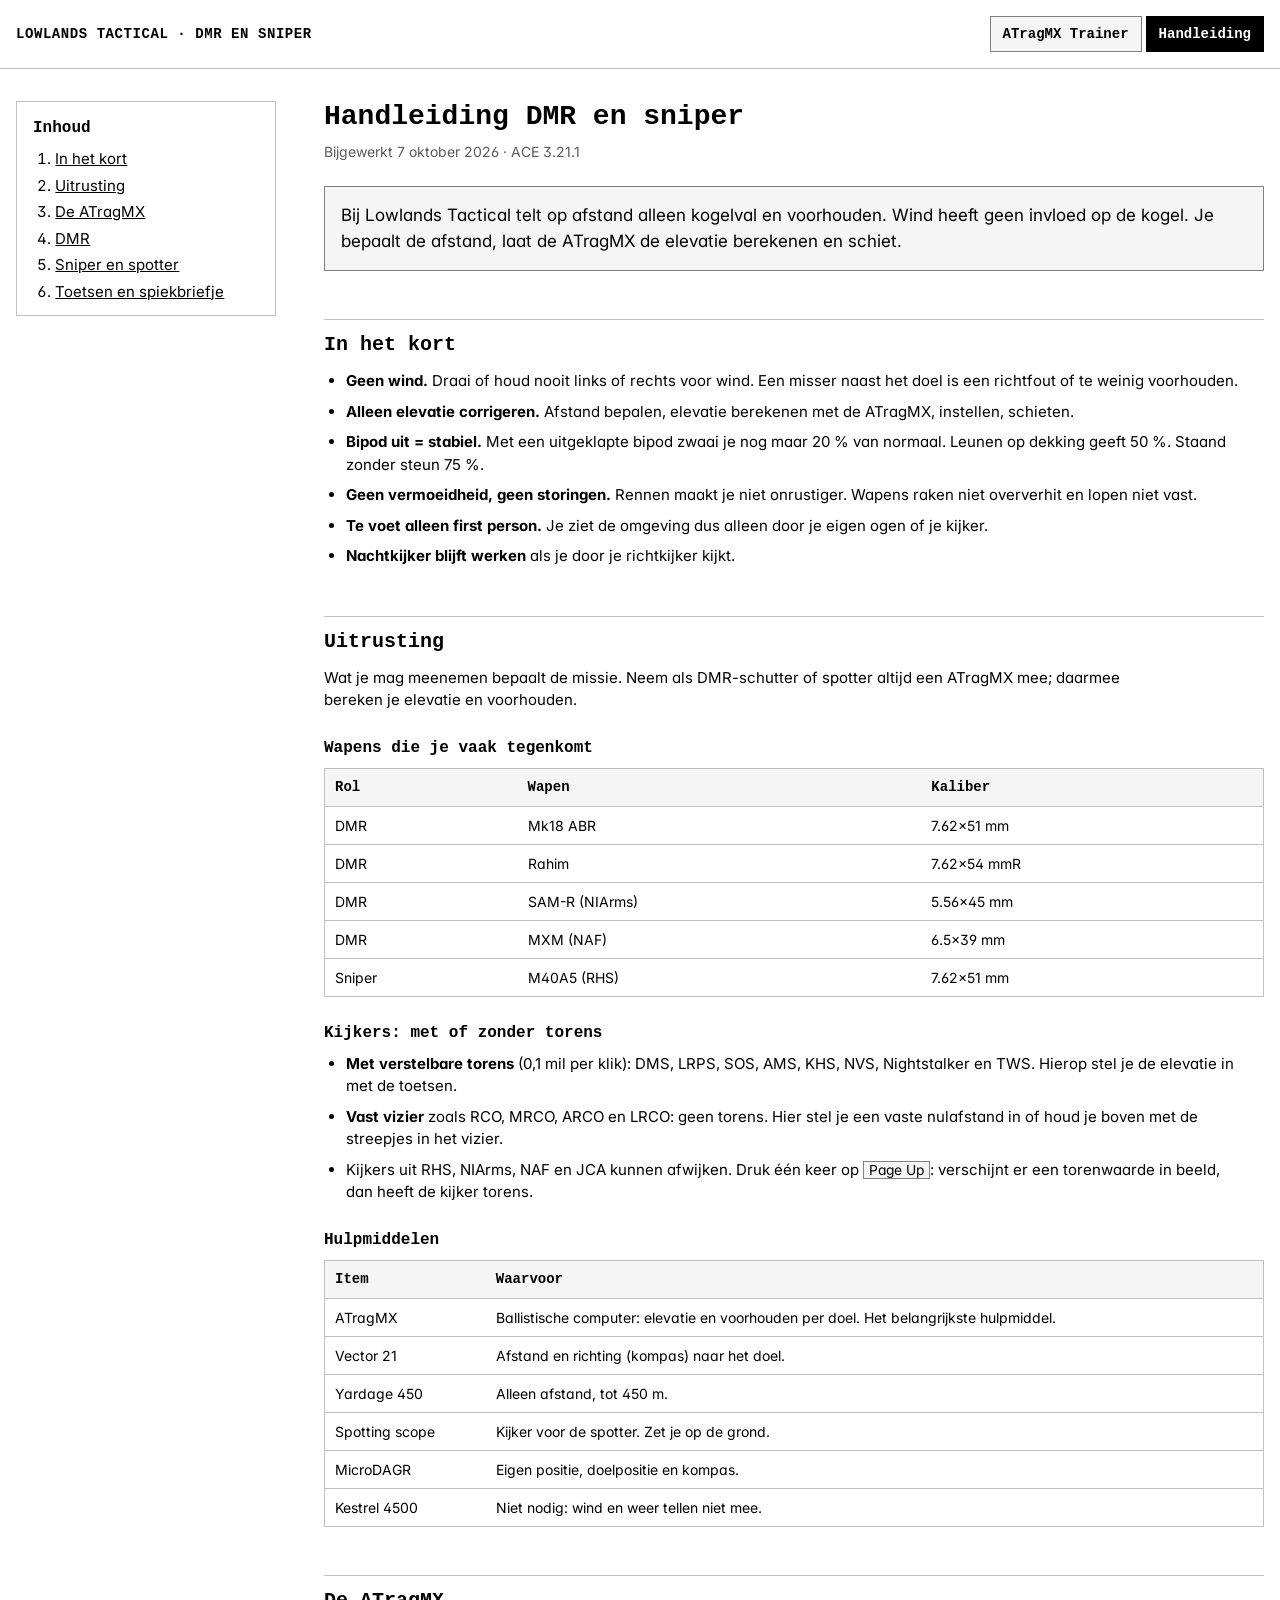
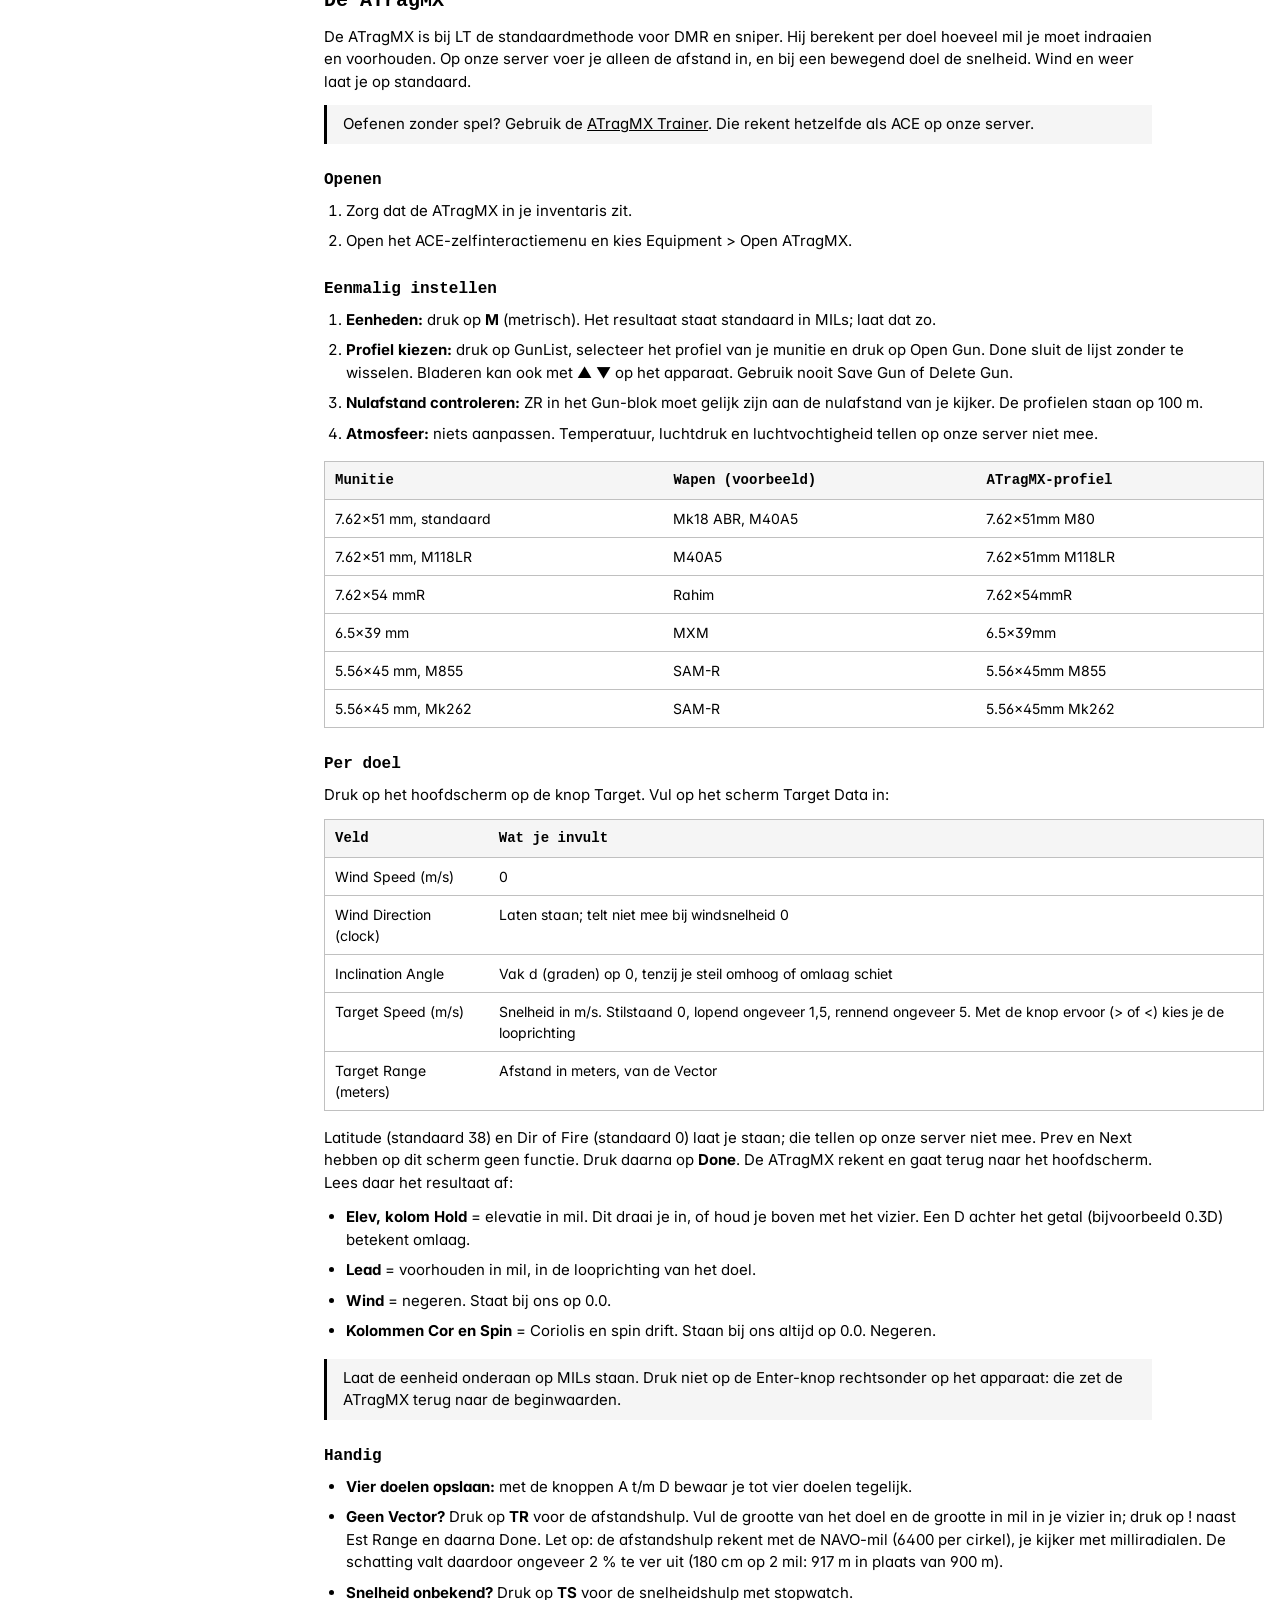
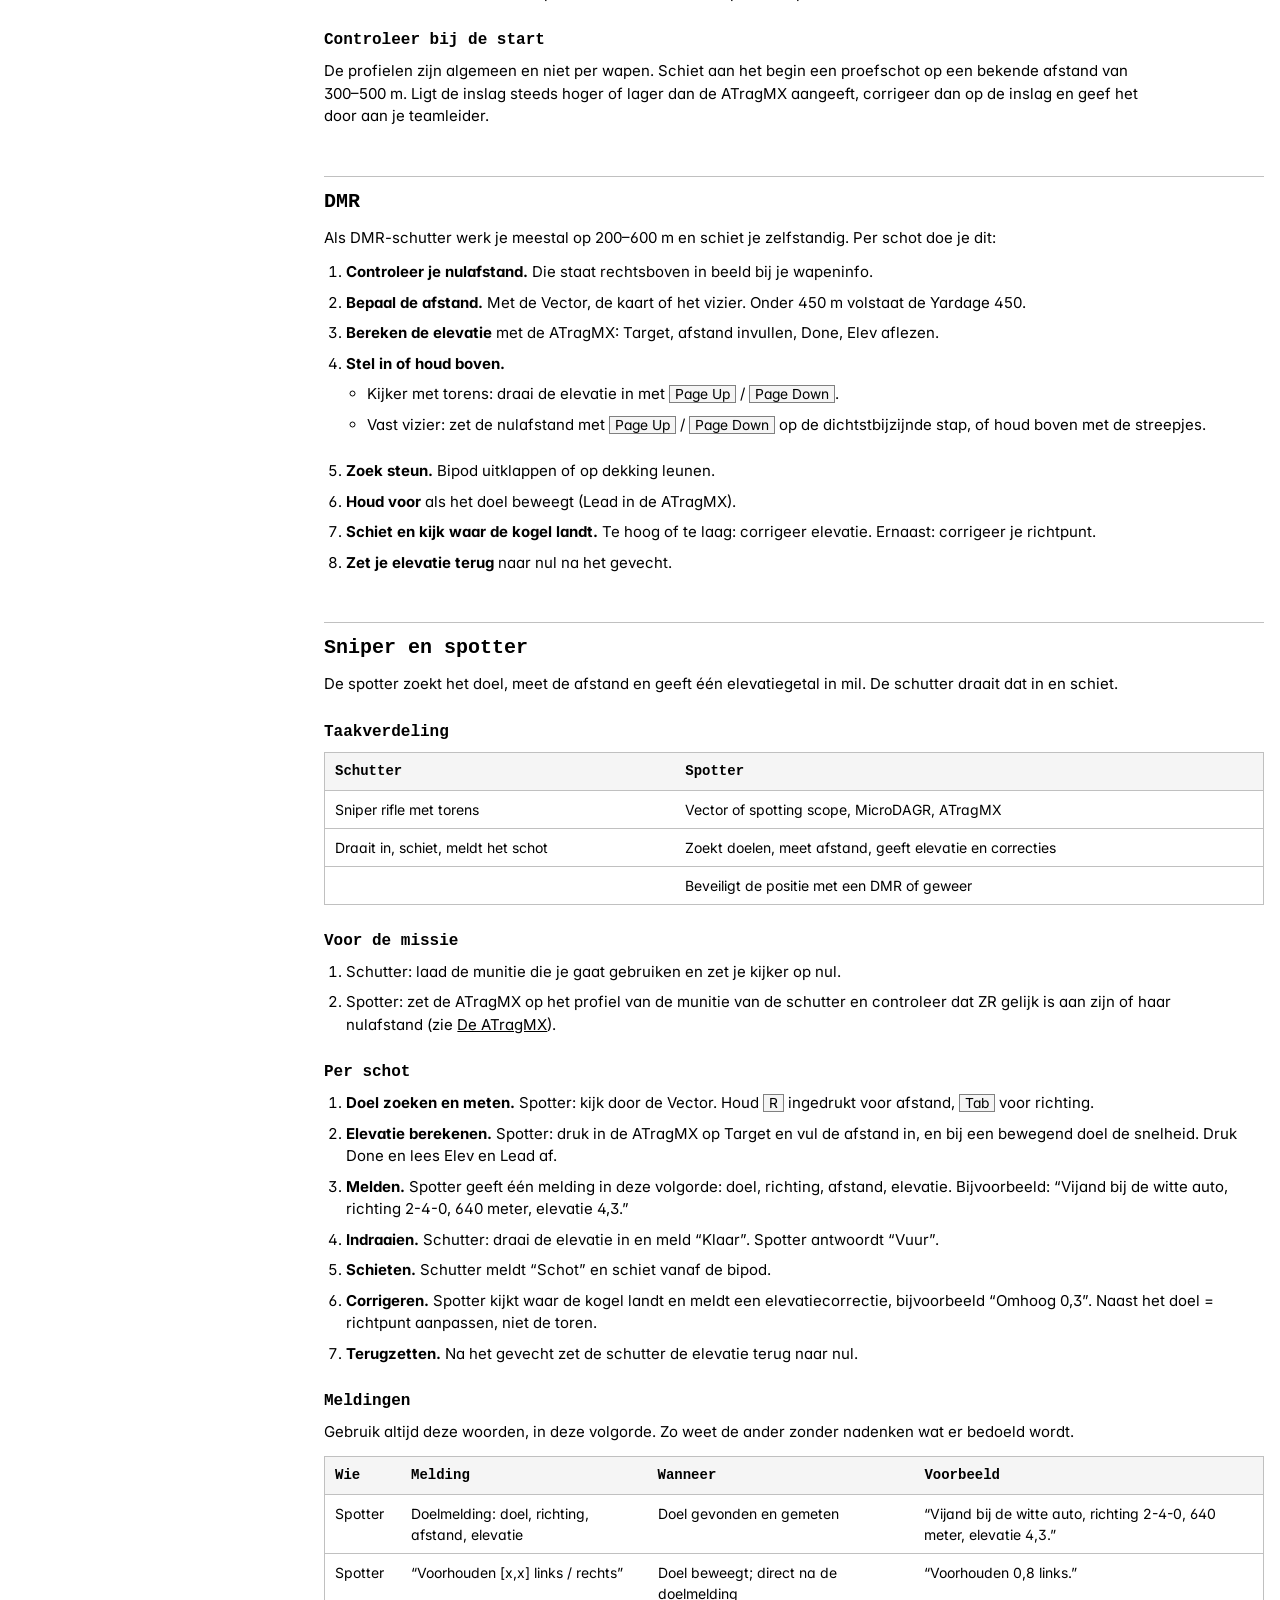
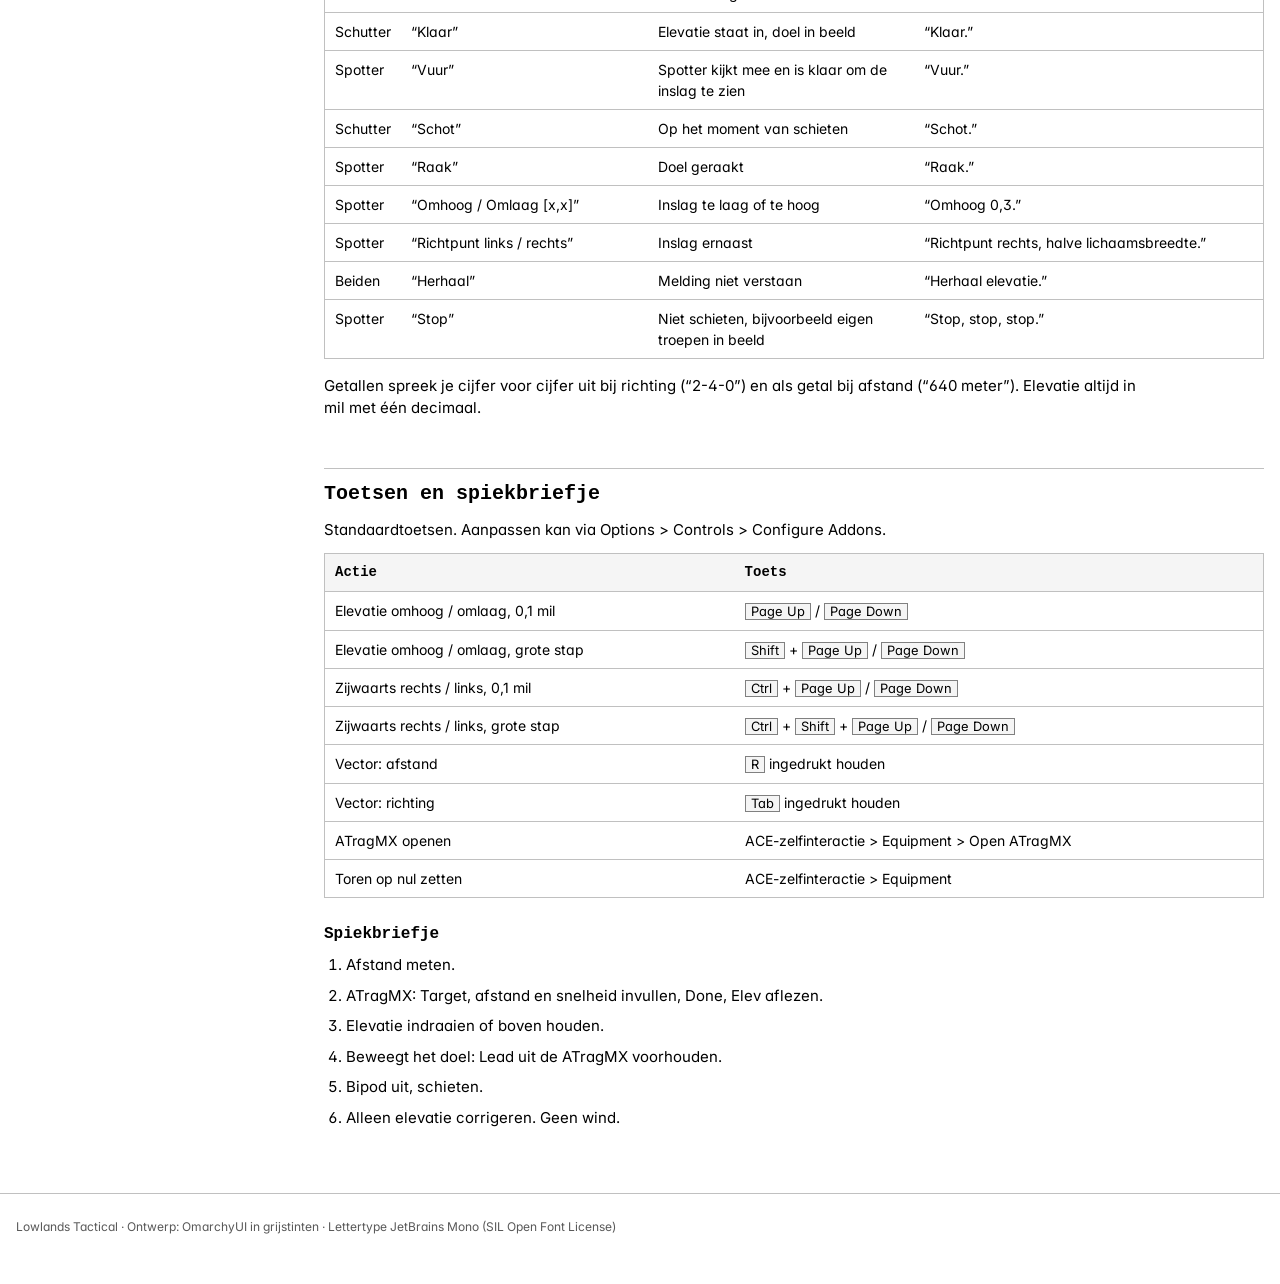
==== handleiding.html @ fa659703 "Add ATragMX trainer and DMR/sniper guide Interactive Dutch ATragMX trainer matching ACE 3.21.1 with " ====
<!doctype html>
<html lang="nl">
<head>
<meta charset="utf-8">
<meta name="viewport" content="width=device-width, initial-scale=1, viewport-fit=cover">
<title>Handleiding DMR en sniper · Lowlands Tactical</title>
<meta name="description" content="Handleiding voor DMR-schutters en sniper/spotter-teams bij Lowlands Tactical: ATragMX, uitrusting, werkwijze en meldingen.">
<link rel="stylesheet" href="assets/omarchyui.css">
<link rel="stylesheet" href="assets/lt.css">
<link rel="preconnect" href="https://fonts.googleapis.com">
<link rel="preconnect" href="https://fonts.gstatic.com" crossorigin>
<link rel="stylesheet" href="https://fonts.googleapis.com/css2?family=Inter:wght@400;500;600;700&display=swap">
</head>
<body class="o-root">
<header class="site">
  <span class="site-name">Lowlands Tactical · DMR en sniper</span>
  <nav class="site-nav" aria-label="Pagina's"><a href="index.html">ATragMX Trainer</a><a href="handleiding.html" aria-current="page">Handleiding</a></nav>
</header>

<main class="doc">
  <nav class="toc" aria-label="Inhoud">
    <strong>Inhoud</strong>
    <ol>
      <li><a href="#kort">In het kort</a></li>
      <li><a href="#uitrusting">Uitrusting</a></li>
      <li><a href="#atragmx">De ATragMX</a></li>
      <li><a href="#dmr">DMR</a></li>
      <li><a href="#sniper">Sniper en spotter</a></li>
      <li><a href="#toetsen">Toetsen en spiekbriefje</a></li>
    </ol>
  </nav>
  <article class="doc-body">
  <h1>Handleiding DMR en sniper</h1>
  <p class="doc-meta">Bijgewerkt 7 oktober 2026 · ACE 3.21.1</p>
  <p class="lede">Bij Lowlands Tactical telt op afstand alleen kogelval en voorhouden. Wind heeft geen invloed op de kogel. Je bepaalt de afstand, laat de ATragMX de elevatie berekenen en schiet.</p>



  <h2 id="kort">In het kort</h2>
  <ul>
    <li><strong>Geen wind.</strong> Draai of houd nooit links of rechts voor wind. Een misser naast het doel is een richtfout of te weinig voorhouden.</li>
    <li><strong>Alleen elevatie corrigeren.</strong> Afstand bepalen, elevatie berekenen met de ATragMX, instellen, schieten.</li>
    <li><strong>Bipod uit = stabiel.</strong> Met een uitgeklapte bipod zwaai je nog maar 20 % van normaal. Leunen op dekking geeft 50 %. Staand zonder steun 75 %.</li>
    <li><strong>Geen vermoeidheid, geen storingen.</strong> Rennen maakt je niet onrustiger. Wapens raken niet oververhit en lopen niet vast.</li>
    <li><strong>Te voet alleen first person.</strong> Je ziet de omgeving dus alleen door je eigen ogen of je kijker.</li>
    <li><strong>Nachtkijker blijft werken</strong> als je door je richtkijker kijkt.</li>
  </ul>

  <h2 id="uitrusting">Uitrusting</h2>
  <p>Wat je mag meenemen bepaalt de missie. Neem als DMR-schutter of spotter altijd een ATragMX mee; daarmee bereken je elevatie en voorhouden.</p>

  <h3>Wapens die je vaak tegenkomt</h3>
  <div class="tbl"><table>
    <thead><tr><th>Rol</th><th>Wapen</th><th>Kaliber</th></tr></thead>
    <tbody>
      <tr><td>DMR</td><td>Mk18 ABR</td><td>7.62×51 mm</td></tr>
      <tr><td>DMR</td><td>Rahim</td><td>7.62×54 mmR</td></tr>
      <tr><td>DMR</td><td>SAM-R (NIArms)</td><td>5.56×45 mm</td></tr>
      <tr><td>DMR</td><td>MXM (NAF)</td><td>6.5×39 mm</td></tr>
      <tr><td>Sniper</td><td>M40A5 (RHS)</td><td>7.62×51 mm</td></tr>
    </tbody>
  </table></div>

  <h3>Kijkers: met of zonder torens</h3>
  <ul>
    <li><strong>Met verstelbare torens</strong> (0,1 mil per klik): DMS, LRPS, SOS, AMS, KHS, NVS, Nightstalker en TWS. Hierop stel je de elevatie in met de toetsen.</li>
    <li><strong>Vast vizier</strong> zoals RCO, MRCO, ARCO en LRCO: geen torens. Hier stel je een vaste nulafstand in of houd je boven met de streepjes in het vizier.</li>
    <li>Kijkers uit RHS, NIArms, NAF en JCA kunnen afwijken. Druk één keer op <kbd>Page Up</kbd>: verschijnt er een torenwaarde in beeld, dan heeft de kijker torens.</li>
  </ul>

  <h3>Hulpmiddelen</h3>
  <div class="tbl"><table>
    <thead><tr><th>Item</th><th>Waarvoor</th></tr></thead>
    <tbody>
      <tr><td>ATragMX</td><td>Ballistische computer: elevatie en voorhouden per doel. Het belangrijkste hulpmiddel.</td></tr>
      <tr><td>Vector 21</td><td>Afstand en richting (kompas) naar het doel.</td></tr>
      <tr><td>Yardage 450</td><td>Alleen afstand, tot 450 m.</td></tr>
      <tr><td>Spotting scope</td><td>Kijker voor de spotter. Zet je op de grond.</td></tr>
      <tr><td>MicroDAGR</td><td>Eigen positie, doelpositie en kompas.</td></tr>
      <tr><td>Kestrel 4500</td><td>Niet nodig: wind en weer tellen niet mee.</td></tr>
    </tbody>
  </table></div>

  <h2 id="atragmx">De ATragMX</h2>
  <p>De ATragMX is bij LT de standaardmethode voor DMR en sniper. Hij berekent per doel hoeveel mil je moet indraaien en voorhouden. Op onze server voer je alleen de afstand in, en bij een bewegend doel de snelheid. Wind en weer laat je op standaard.</p>
  <p class="note">Oefenen zonder spel? Gebruik de <a href="index.html">ATragMX Trainer</a>. Die rekent hetzelfde als ACE op onze server.</p>

  <h3>Openen</h3>
  <ol>
    <li>Zorg dat de ATragMX in je inventaris zit.</li>
    <li>Open het ACE-zelfinteractiemenu en kies Equipment &gt; Open ATragMX.</li>
  </ol>

  <h3>Eenmalig instellen</h3>
  <ol>
    <li><strong>Eenheden:</strong> druk op <strong>M</strong> (metrisch). Het resultaat staat standaard in MILs; laat dat zo.</li>
    <li><strong>Profiel kiezen:</strong> druk op GunList, selecteer het profiel van je munitie en druk op Open Gun. Done sluit de lijst zonder te wisselen. Bladeren kan ook met ▲ ▼ op het apparaat. Gebruik nooit Save Gun of Delete Gun.</li>
    <li><strong>Nulafstand controleren:</strong> ZR in het Gun-blok moet gelijk zijn aan de nulafstand van je kijker. De profielen staan op 100 m.</li>
    <li><strong>Atmosfeer:</strong> niets aanpassen. Temperatuur, luchtdruk en luchtvochtigheid tellen op onze server niet mee.</li>
  </ol>
  <div class="tbl"><table>
    <thead><tr><th>Munitie</th><th>Wapen (voorbeeld)</th><th>ATragMX-profiel</th></tr></thead>
    <tbody>
      <tr><td>7.62×51 mm, standaard</td><td>Mk18 ABR, M40A5</td><td>7.62x51mm M80</td></tr>
      <tr><td>7.62×51 mm, M118LR</td><td>M40A5</td><td>7.62x51mm M118LR</td></tr>
      <tr><td>7.62×54 mmR</td><td>Rahim</td><td>7.62x54mmR</td></tr>
      <tr><td>6.5×39 mm</td><td>MXM</td><td>6.5x39mm</td></tr>
      <tr><td>5.56×45 mm, M855</td><td>SAM-R</td><td>5.56x45mm M855</td></tr>
      <tr><td>5.56×45 mm, Mk262</td><td>SAM-R</td><td>5.56x45mm Mk262</td></tr>
    </tbody>
  </table></div>

  <h3>Per doel</h3>
  <p>Druk op het hoofdscherm op de knop Target. Vul op het scherm Target Data in:</p>
  <div class="tbl"><table>
    <thead><tr><th>Veld</th><th>Wat je invult</th></tr></thead>
    <tbody>
      <tr><td>Wind Speed (m/s)</td><td>0</td></tr>
      <tr><td>Wind Direction (clock)</td><td>Laten staan; telt niet mee bij windsnelheid 0</td></tr>
      <tr><td>Inclination Angle</td><td>Vak d (graden) op 0, tenzij je steil omhoog of omlaag schiet</td></tr>
      <tr><td>Target Speed (m/s)</td><td>Snelheid in m/s. Stilstaand 0, lopend ongeveer 1,5, rennend ongeveer 5. Met de knop ervoor (&gt; of &lt;) kies je de looprichting</td></tr>
      <tr><td>Target Range (meters)</td><td>Afstand in meters, van de Vector</td></tr>
    </tbody>
  </table></div>
  <p>Latitude (standaard 38) en Dir of Fire (standaard 0) laat je staan; die tellen op onze server niet mee. Prev en Next hebben op dit scherm geen functie. Druk daarna op <strong>Done</strong>. De ATragMX rekent en gaat terug naar het hoofdscherm. Lees daar het resultaat af:</p>
  <ul>
    <li><strong>Elev, kolom Hold</strong> = elevatie in mil. Dit draai je in, of houd je boven met het vizier. Een D achter het getal (bijvoorbeeld 0.3D) betekent omlaag.</li>
    <li><strong>Lead</strong> = voorhouden in mil, in de looprichting van het doel.</li>
    <li><strong>Wind</strong> = negeren. Staat bij ons op 0.0.</li>
    <li><strong>Kolommen Cor en Spin</strong> = Coriolis en spin drift. Staan bij ons altijd op 0.0. Negeren.</li>
  </ul>
  <p class="note">Laat de eenheid onderaan op MILs staan. Druk niet op de Enter-knop rechtsonder op het apparaat: die zet de ATragMX terug naar de beginwaarden.</p>

  <h3>Handig</h3>
  <ul>
    <li><strong>Vier doelen opslaan:</strong> met de knoppen A t/m D bewaar je tot vier doelen tegelijk.</li>
    <li><strong>Geen Vector?</strong> Druk op <strong>TR</strong> voor de afstandshulp. Vul de grootte van het doel en de grootte in mil in je vizier in; druk op ! naast Est Range en daarna Done. Let op: de afstandshulp rekent met de NAVO-mil (6400 per cirkel), je kijker met milliradialen. De schatting valt daardoor ongeveer 2 % te ver uit (180 cm op 2 mil: 917 m in plaats van 900 m).</li>
    <li><strong>Snelheid onbekend?</strong> Druk op <strong>TS</strong> voor de snelheidshulp met stopwatch.</li>
  </ul>

  <h3>Controleer bij de start</h3>
  <p>De profielen zijn algemeen en niet per wapen. Schiet aan het begin een proefschot op een bekende afstand van 300–500 m. Ligt de inslag steeds hoger of lager dan de ATragMX aangeeft, corrigeer dan op de inslag en geef het door aan je teamleider.</p>

  <h2 id="dmr">DMR</h2>
  <p>Als DMR-schutter werk je meestal op 200–600 m en schiet je zelfstandig. Per schot doe je dit:</p>
  <ol>
    <li><strong>Controleer je nulafstand.</strong> Die staat rechtsboven in beeld bij je wapeninfo.</li>
    <li><strong>Bepaal de afstand.</strong> Met de Vector, de kaart of het vizier. Onder 450 m volstaat de Yardage 450.</li>
    <li><strong>Bereken de elevatie</strong> met de ATragMX: Target, afstand invullen, Done, Elev aflezen.</li>
    <li><strong>Stel in of houd boven.</strong>
      <ul>
        <li>Kijker met torens: draai de elevatie in met <kbd>Page Up</kbd> / <kbd>Page Down</kbd>.</li>
        <li>Vast vizier: zet de nulafstand met <kbd>Page Up</kbd> / <kbd>Page Down</kbd> op de dichtstbijzijnde stap, of houd boven met de streepjes.</li>
      </ul>
    </li>
    <li><strong>Zoek steun.</strong> Bipod uitklappen of op dekking leunen.</li>
    <li><strong>Houd voor</strong> als het doel beweegt (Lead in de ATragMX).</li>
    <li><strong>Schiet en kijk waar de kogel landt.</strong> Te hoog of te laag: corrigeer elevatie. Ernaast: corrigeer je richtpunt.</li>
    <li><strong>Zet je elevatie terug</strong> naar nul na het gevecht.</li>
  </ol>

  <h2 id="sniper">Sniper en spotter</h2>
  <p>De spotter zoekt het doel, meet de afstand en geeft één elevatiegetal in mil. De schutter draait dat in en schiet.</p>

  <h3>Taakverdeling</h3>
  <div class="tbl"><table>
    <thead><tr><th>Schutter</th><th>Spotter</th></tr></thead>
    <tbody>
      <tr><td>Sniper rifle met torens</td><td>Vector of spotting scope, MicroDAGR, ATragMX</td></tr>
      <tr><td>Draait in, schiet, meldt het schot</td><td>Zoekt doelen, meet afstand, geeft elevatie en correcties</td></tr>
      <tr><td></td><td>Beveiligt de positie met een DMR of geweer</td></tr>
    </tbody>
  </table></div>

  <h3>Voor de missie</h3>
  <ol>
    <li>Schutter: laad de munitie die je gaat gebruiken en zet je kijker op nul.</li>
    <li>Spotter: zet de ATragMX op het profiel van de munitie van de schutter en controleer dat ZR gelijk is aan zijn of haar nulafstand (zie <a href="#atragmx">De ATragMX</a>).</li>
  </ol>

  <h3>Per schot</h3>
  <ol>
    <li><strong>Doel zoeken en meten.</strong> Spotter: kijk door de Vector. Houd <kbd>R</kbd> ingedrukt voor afstand, <kbd>Tab</kbd> voor richting.</li>
    <li><strong>Elevatie berekenen.</strong> Spotter: druk in de ATragMX op Target en vul de afstand in, en bij een bewegend doel de snelheid. Druk Done en lees Elev en Lead af.</li>
    <li><strong>Melden.</strong> Spotter geeft één melding in deze volgorde: doel, richting, afstand, elevatie. Bijvoorbeeld: “Vijand bij de witte auto, richting 2-4-0, 640 meter, elevatie 4,3.”</li>
    <li><strong>Indraaien.</strong> Schutter: draai de elevatie in en meld “Klaar”. Spotter antwoordt “Vuur”.</li>
    <li><strong>Schieten.</strong> Schutter meldt “Schot” en schiet vanaf de bipod.</li>
    <li><strong>Corrigeren.</strong> Spotter kijkt waar de kogel landt en meldt een elevatiecorrectie, bijvoorbeeld “Omhoog 0,3”. Naast het doel = richtpunt aanpassen, niet de toren.</li>
    <li><strong>Terugzetten.</strong> Na het gevecht zet de schutter de elevatie terug naar nul.</li>
  </ol>

  <h3>Meldingen</h3>
  <p>Gebruik altijd deze woorden, in deze volgorde. Zo weet de ander zonder nadenken wat er bedoeld wordt.</p>
  <div class="tbl"><table>
    <thead><tr><th>Wie</th><th>Melding</th><th>Wanneer</th><th>Voorbeeld</th></tr></thead>
    <tbody>
      <tr><td>Spotter</td><td>Doelmelding: doel, richting, afstand, elevatie</td><td>Doel gevonden en gemeten</td><td>“Vijand bij de witte auto, richting 2-4-0, 640 meter, elevatie 4,3.”</td></tr>
      <tr><td>Spotter</td><td>“Voorhouden [x,x] links / rechts”</td><td>Doel beweegt; direct na de doelmelding</td><td>“Voorhouden 0,8 links.”</td></tr>
      <tr><td>Schutter</td><td>“Klaar”</td><td>Elevatie staat in, doel in beeld</td><td>“Klaar.”</td></tr>
      <tr><td>Spotter</td><td>“Vuur”</td><td>Spotter kijkt mee en is klaar om de inslag te zien</td><td>“Vuur.”</td></tr>
      <tr><td>Schutter</td><td>“Schot”</td><td>Op het moment van schieten</td><td>“Schot.”</td></tr>
      <tr><td>Spotter</td><td>“Raak”</td><td>Doel geraakt</td><td>“Raak.”</td></tr>
      <tr><td>Spotter</td><td>“Omhoog / Omlaag [x,x]”</td><td>Inslag te laag of te hoog</td><td>“Omhoog 0,3.”</td></tr>
      <tr><td>Spotter</td><td>“Richtpunt links / rechts”</td><td>Inslag ernaast</td><td>“Richtpunt rechts, halve lichaamsbreedte.”</td></tr>
      <tr><td>Beiden</td><td>“Herhaal”</td><td>Melding niet verstaan</td><td>“Herhaal elevatie.”</td></tr>
      <tr><td>Spotter</td><td>“Stop”</td><td>Niet schieten, bijvoorbeeld eigen troepen in beeld</td><td>“Stop, stop, stop.”</td></tr>
    </tbody>
  </table></div>
  <p>Getallen spreek je cijfer voor cijfer uit bij richting (“2-4-0”) en als getal bij afstand (“640 meter”). Elevatie altijd in mil met één decimaal.</p>

  <h2 id="toetsen">Toetsen en spiekbriefje</h2>
  <p>Standaardtoetsen. Aanpassen kan via Options &gt; Controls &gt; Configure Addons.</p>
  <div class="tbl"><table>
    <thead><tr><th>Actie</th><th>Toets</th></tr></thead>
    <tbody>
      <tr><td>Elevatie omhoog / omlaag, 0,1 mil</td><td><kbd>Page Up</kbd> / <kbd>Page Down</kbd></td></tr>
      <tr><td>Elevatie omhoog / omlaag, grote stap</td><td><kbd>Shift</kbd> + <kbd>Page Up</kbd> / <kbd>Page Down</kbd></td></tr>
      <tr><td>Zijwaarts rechts / links, 0,1 mil</td><td><kbd>Ctrl</kbd> + <kbd>Page Up</kbd> / <kbd>Page Down</kbd></td></tr>
      <tr><td>Zijwaarts rechts / links, grote stap</td><td><kbd>Ctrl</kbd> + <kbd>Shift</kbd> + <kbd>Page Up</kbd> / <kbd>Page Down</kbd></td></tr>
      <tr><td>Vector: afstand</td><td><kbd>R</kbd> ingedrukt houden</td></tr>
      <tr><td>Vector: richting</td><td><kbd>Tab</kbd> ingedrukt houden</td></tr>
      <tr><td>ATragMX openen</td><td>ACE-zelfinteractie &gt; Equipment &gt; Open ATragMX</td></tr>
      <tr><td>Toren op nul zetten</td><td>ACE-zelfinteractie &gt; Equipment</td></tr>
    </tbody>
  </table></div>

  <h3>Spiekbriefje</h3>
  <ol>
    <li>Afstand meten.</li>
    <li>ATragMX: Target, afstand en snelheid invullen, Done, Elev aflezen.</li>
    <li>Elevatie indraaien of boven houden.</li>
    <li>Beweegt het doel: Lead uit de ATragMX voorhouden.</li>
    <li>Bipod uit, schieten.</li>
    <li>Alleen elevatie corrigeren. Geen wind.</li>
  </ol>
  </article>
</main>

<footer class="site-foot">Lowlands Tactical · Ontwerp: OmarchyUI in grijstinten · Lettertype JetBrains Mono (SIL Open Font License)</footer>
</body>
</html>
---- assets/omarchyui.css ----
/* OmarchyUI Â· built by build.py from tokens.json and src/ Â· do not edit, edit the source */
@font-face { font-family: "JetBrains Mono"; font-style: normal; font-weight: 100 900; font-display: swap; src: url("../fonts/JetBrainsMono.ttf") format("truetype"); }
@font-face { font-family: "JetBrains Mono"; font-style: italic; font-weight: 100 900; font-display: swap; src: url("../fonts/JetBrainsMono-Italic.ttf") format("truetype"); }
/* Tokens. Dark first; light with data-theme="light" on <html>, or the device setting when no theme is set. */
:root, [data-theme="dark"] {
  color-scheme: dark;
  --bg: #1a1b26;
  --surface: #1a1b26;
  --surface-raised: #1a1b26;
  --surface-sunken: #20212d;
  --line: #414868;
  --line-strong: #737d9e;
  --ink: #a9b1d6;
  --ink-muted: #9aa5ce;
  --brand: #7aa2f7;
  --selected: #343646;
  --knob: #a9b1d6;
  --halo: rgba(255, 255, 255, 0.14);
  --scrim: rgba(0, 0, 0, 0.62);
  --status-todo: #9aa5ce;
  --status-doing: #e0af68;
  --status-done: #9ece6a;
  --status-exception: #ad8ee6;
  --status-na: #9aa5ce;
  --info: #7aa2f7;
  --danger: #f7768e;
  --accent: var(--brand);
  --accent-ink: var(--brand);
  --on-accent: #1a1b26;
  --focus: var(--brand);
  --control-normal: color-mix(in srgb, var(--ink) 4%, var(--bg));
  --control-hover: color-mix(in srgb, var(--ink) 8%, var(--bg));
  --control-pressed: color-mix(in srgb, var(--ink) 22%, var(--bg));
  --text-selection: color-mix(in srgb, var(--ink) 35%, var(--bg));
  --shadow-card: none;
  --shadow-float: none;
  --shadow-knob: none;
}
[data-theme="light"] {
  color-scheme: light;
  --bg: #ffffff;
  --surface: #ffffff;
  --surface-raised: #ffffff;
  --surface-sunken: #f5f5f5;
  --line: #c0c0c0;
  --line-strong: #808080;
  --ink: #000000;
  --ink-muted: #595959;
  --brand: #7aa2f7;
  --selected: #d1d1d1;
  --knob: #000000;
  --halo: rgba(0, 0, 0, 0.1);
  --scrim: rgba(0, 0, 0, 0.38);
  --status-todo: #595959;
  --status-doing: #4a4a4a;
  --status-done: #3a3a3a;
  --status-exception: #2e2e2e;
  --status-na: #595959;
  --info: #1a1a1a;
  --danger: #2a2a2a;
  --accent: #6e6e6e;
  --accent-ink: #595959;
  --on-accent: #ffffff;
  --focus: #595959;
  --control-normal: color-mix(in srgb, var(--ink) 4%, var(--bg));
  --control-hover: color-mix(in srgb, var(--ink) 8%, var(--bg));
  --control-pressed: color-mix(in srgb, var(--ink) 22%, var(--bg));
  --text-selection: color-mix(in srgb, var(--ink) 35%, var(--bg));
  --shadow-card: none;
  --shadow-float: none;
  --shadow-knob: none;
}
@media (prefers-color-scheme: light) {
  :root:not([data-theme="dark"]) {
  color-scheme: light;
  --bg: #ffffff;
  --surface: #ffffff;
  --surface-raised: #ffffff;
  --surface-sunken: #f5f5f5;
  --line: #c0c0c0;
  --line-strong: #808080;
  --ink: #000000;
  --ink-muted: #595959;
  --brand: #7aa2f7;
  --selected: #d1d1d1;
  --knob: #000000;
  --halo: rgba(0, 0, 0, 0.1);
  --scrim: rgba(0, 0, 0, 0.38);
  --status-todo: #595959;
  --status-doing: #4a4a4a;
  --status-done: #3a3a3a;
  --status-exception: #2e2e2e;
  --status-na: #595959;
  --info: #1a1a1a;
  --danger: #2a2a2a;
  --accent: #6e6e6e;
  --accent-ink: #595959;
  --on-accent: #ffffff;
  --focus: #595959;
  --control-normal: color-mix(in srgb, var(--ink) 4%, var(--bg));
  --control-hover: color-mix(in srgb, var(--ink) 8%, var(--bg));
  --control-pressed: color-mix(in srgb, var(--ink) 22%, var(--bg));
  --text-selection: color-mix(in srgb, var(--ink) 35%, var(--bg));
  --shadow-card: none;
  --shadow-float: none;
  --shadow-knob: none;
  }
}
:root {
  --space-1: 4px;
  --space-2: 8px;
  --space-3: 12px;
  --space-4: 16px;
  --space-5: 20px;
  --space-6: 24px;
  --space-8: 32px;
  --space-12: 48px;
  --radius-sm: 0px;
  --radius-md: 0px;
  --radius-lg: 0px;
  --radius-pill: 0px;
  --radius-round: 999px;
  --dur-fast: 120ms;
  --dur-base: 150ms;
  --dur-slow: 180ms;
  --ease-out: cubic-bezier(0.2, 0.8, 0.2, 1);
  --ease-in: cubic-bezier(0.4, 0, 1, 1);
  --tap-min: 36px;
  --measure: 64ch;
  --rail-width: 180px;
  --pane-list: 420px;
  --content-max: 1240px;
  --bp-desktop: 900px;
  --font-sans: "JetBrains Mono", ui-monospace, "Cascadia Code", Consolas, monospace;
}
.display { font-family: var(--font-sans); font-weight: 600; letter-spacing: 0; }
.title-1 { font-family: var(--font-sans); font-weight: 600; letter-spacing: 0; }
.title-2 { font-family: var(--font-sans); font-weight: 600; letter-spacing: 0; }
.headline { font-family: var(--font-sans); font-weight: 600; letter-spacing: 0; }
.body { font-family: var(--font-sans); font-weight: 400; letter-spacing: 0; }
.body-strong { font-family: var(--font-sans); font-weight: 600; letter-spacing: 0; }
.label { font-family: var(--font-sans); font-weight: 600; letter-spacing: 0; }
.subtext { font-family: var(--font-sans); font-weight: 400; letter-spacing: 0; }
.caption { font-family: var(--font-sans); font-weight: 600; letter-spacing: 0; }

/* OmarchyUI component styles. Tokens come from tokens.css. Comfort settings live on <html>:
   --o-scale (text size, 0.9 to 1.4) and data-motion="reduce". */

:root { --o-scale: 1; }

/* Colours and state washes come directly from tokens.json. */

.o-root {
  margin: 0;
  background: var(--bg);
  color: var(--ink);
  font-family: var(--font-sans);
  font-size: calc(16px * var(--o-scale));
  line-height: 1.5;
  -webkit-font-smoothing: antialiased;
  font-variant-ligatures: none;
}
.o-root *, .o-root *::before, .o-root *::after { box-sizing: border-box; }

/* Type styles scale with the comfort text size. */
.display     { font-size: calc(28px * var(--o-scale)); line-height: 1.1; }
.title-1     { font-size: calc(24px * var(--o-scale)); line-height: 1.22; }
.title-2     { font-size: calc(18px * var(--o-scale)); line-height: 1.33; }
.headline    { font-size: calc(16px * var(--o-scale)); line-height: 1.41; }
.body, .body-strong { font-size: calc(16px * var(--o-scale)); line-height: 1.5; }
.label       { font-size: calc(14px * var(--o-scale)); line-height: 1.34; }
.subtext     { font-size: calc(14px * var(--o-scale)); line-height: 1.43; }
.caption     { font-size: calc(12px * var(--o-scale)); line-height: 1.34; font-variant-numeric: tabular-nums; }
.o-num       { font-variant-numeric: tabular-nums; }
.o-muted     { color: var(--ink-muted); }
.o-measure   { max-width: var(--measure); }
.o-sr        { position: absolute; width: 1px; height: 1px; overflow: hidden; clip: rect(0 0 0 0); white-space: nowrap; }

.o-root :focus-visible { outline: 2px solid var(--focus); outline-offset: 2px; }

html[data-motion="reduce"] *, html[data-motion="reduce"] *::before, html[data-motion="reduce"] *::after {
  transition-duration: 1ms !important;
  animation-duration: 1ms !important;
  animation-iteration-count: 1 !important;
  scroll-behavior: auto !important;
}

.o-icon { width: 24px; height: 24px; flex: none; display: block; }

/* ---------- Button ---------- */
.o-btn {
  display: inline-flex; align-items: center; justify-content: center; gap: var(--space-2);
  min-height: var(--tap-min); padding: 0 10px;
  border: 1px solid transparent; border-radius: var(--radius-pill);
  font: inherit; font-size: calc(14px * var(--o-scale)); font-weight: 600; line-height: 1.2;
  color: var(--accent-ink); background: transparent;
  cursor: pointer; text-decoration: none; white-space: nowrap;
  transition: background-color var(--dur-fast) var(--ease-out), transform var(--dur-fast) var(--ease-out);
  -webkit-tap-highlight-color: transparent;
}
.o-btn:active { background: var(--control-pressed); }
.o-btn:disabled { opacity: 0.45; cursor: default; transform: none; }
.o-btn .o-icon { width: 20px; height: 20px; }
.o-btn-primary { border-color: var(--accent); background: var(--selected); color: var(--ink); }
.o-btn-primary:hover { background: var(--control-hover); }
.o-btn-neutral { border-color: var(--line-strong); background: var(--control-normal); color: var(--ink); }
.o-btn-quiet:hover, .o-btn-neutral:hover { background: color-mix(in srgb, var(--ink) 8%, transparent); }
.o-btn-neutral:hover { background: color-mix(in srgb, var(--ink) 12%, var(--surface-sunken)); }
.o-btn-icon { width: var(--tap-min); padding: 0; color: var(--ink); }
.o-btn-icon:hover { background: color-mix(in srgb, var(--ink) 8%, transparent); }
.o-btn-block { width: 100%; }
.o-actions { display: flex; flex-wrap: wrap; gap: var(--space-2); }

/* ---------- App shell: nav + main ---------- */
.o-shell { min-height: 100%; }
.o-main { padding: 0 var(--space-4) calc(96px + env(safe-area-inset-bottom, 0px)); max-width: var(--content-max); margin: 0 auto; }
.o-nav {
  position: fixed; left: 0; right: 0; bottom: 0; z-index: 30;
  display: flex; justify-content: space-around; gap: var(--space-1);
  padding: 8px 12px calc(10px + env(safe-area-inset-bottom, 0px));
  background: color-mix(in srgb, var(--surface) 92%, transparent);
  backdrop-filter: blur(16px); -webkit-backdrop-filter: blur(16px);
  border-top: 1px solid var(--line);
}
.o-nav-item {
  flex: 1; max-width: 120px; min-height: 56px;
  display: flex; flex-direction: column; align-items: center; justify-content: center; gap: 4px;
  border: 0; background: none; font: inherit; color: var(--ink-muted); cursor: pointer; text-decoration: none;
  font-size: calc(12px * var(--o-scale)); font-weight: 600; letter-spacing: 0.02em;
  -webkit-tap-highlight-color: transparent;
}
.o-nav-item .o-nav-pill {
  display: grid; place-items: center; width: 60px; height: 32px; border-radius: var(--radius-pill);
  transition: background-color var(--dur-base) var(--ease-out), width var(--dur-base) var(--ease-out);
}
.o-nav-item[aria-current="page"] { color: var(--accent-ink); }
.o-nav-item[aria-current="page"] .o-nav-pill { background: var(--accent); color: var(--on-accent); }
.o-nav-item:hover:not([aria-current="page"]) .o-nav-pill { background: color-mix(in srgb, var(--ink) 8%, transparent); }

@media (min-width: 900px) {
  .o-shell { display: grid; grid-template-columns: var(--rail-width) 1fr; }
  .o-nav {
    position: sticky; top: 0; height: 100vh; right: auto;
    flex-direction: column; justify-content: flex-start; align-items: center; gap: var(--space-3);
    padding: var(--space-8) 0; border-top: 0; border-right: 1px solid var(--line);
    background: var(--surface); backdrop-filter: none;
  }
  .o-nav-item { flex: none; width: 72px; min-height: 48px; }
  .o-main { padding: 0 var(--space-8) var(--space-12); width: 100%; }
}

/* ---------- App bar: compact header ---------- */
.o-appbar { --t: 0; }
.o-appbar-bar {
  position: sticky; top: env(safe-area-inset-top, 0px); z-index: 20;
  display: flex; align-items: center; gap: var(--space-1);
  min-height: 60px; margin: 0 calc(-1 * var(--space-4)); padding: 0 var(--space-2) 0 var(--space-4);
  background: color-mix(in srgb, var(--bg) calc(var(--t) * 94%), transparent);
  backdrop-filter: blur(calc(var(--t) * 16px)); -webkit-backdrop-filter: blur(calc(var(--t) * 16px));
}
.o-appbar-small { flex: 1; min-width: 0; font-size: calc(16px * var(--o-scale)); font-weight: 600; opacity: var(--t); transform: translateY(calc((1 - var(--t)) * 6px)); white-space: nowrap; overflow: hidden; text-overflow: ellipsis; }
.o-appbar-hero {
  display: flex; flex-direction: column; align-items: center; justify-content: flex-end; text-align: center; gap: var(--space-2);
  min-height: clamp(160px, 30vh, 260px); padding: var(--space-12) 0 var(--space-8);
  opacity: calc(1 - var(--t) * 1.4); transform: scale(calc(1 - var(--t) * 0.06));
}
.o-appbar-title { margin: 0; font-size: calc(28px * var(--o-scale)); line-height: 1.1; font-weight: 700; letter-spacing: 0; text-wrap: balance; }
.o-appbar-sub { margin: 0; color: var(--ink-muted); font-size: calc(14px * var(--o-scale)); }
@media (min-width: 900px) {
  .o-appbar-bar { margin: 0 calc(-1 * var(--space-8)); padding: 0 var(--space-6) 0 var(--space-8); }
  .o-appbar-hero { min-height: 0; align-items: flex-start; text-align: left; padding: var(--space-8) 0 var(--space-6); }
}

/* ---------- Card ---------- */
.o-card { border: 1px solid var(--line); background: var(--surface); border-radius: var(--radius-lg); box-shadow: var(--shadow-card); padding: var(--space-5); }
.o-card-flush { padding: var(--space-2) 0; }
.o-card-head { display: flex; align-items: center; gap: var(--space-3); padding: var(--space-3) var(--space-5); }
.o-card-title { margin: 0; flex: 1; font-size: calc(18px * var(--o-scale)); line-height: 1.33; font-weight: 650; letter-spacing: 0; }
.o-stack { display: flex; flex-direction: column; gap: var(--space-3); }
.o-eyebrow { margin: var(--space-6) var(--space-5) var(--space-2); color: var(--ink-muted); font-size: calc(12px * var(--o-scale)); font-weight: 600; letter-spacing: 0.04em; text-transform: uppercase; }

/* ---------- List rows ---------- */
.o-list { list-style: none; margin: 0; padding: 0; }
.o-row {
  position: relative; display: flex; align-items: center; gap: var(--space-3);
  width: 100%; min-height: 48px; padding: var(--space-3) var(--space-5);
  border: 0; background: none; font: inherit; color: inherit; text-align: left; text-decoration: none; cursor: pointer;
  transition: background-color var(--dur-fast) var(--ease-out);
  -webkit-tap-highlight-color: transparent;
}
.o-list > li + li .o-row::before, .o-list > .o-row + .o-row::before {
  content: ""; position: absolute; top: 0; left: var(--space-5); right: var(--space-5); height: 1px; background: var(--line);
}
.o-row:hover { background: color-mix(in srgb, var(--ink) 5%, transparent); }
.o-row:active { background: var(--surface-sunken); }
.o-row[aria-selected="true"], .o-row[aria-current="true"] { background: var(--selected); --o-cut: var(--selected); }
.o-row-body { flex: 1; min-width: 0; display: flex; flex-direction: column; gap: 2px; }
.o-row-title { font-size: calc(16px * var(--o-scale)); line-height: 1.41; font-weight: 600; }
.o-row-sub { color: var(--ink-muted); font-size: calc(14px * var(--o-scale)); line-height: 1.43; white-space: nowrap; overflow: hidden; text-overflow: ellipsis; }
.o-row-trail { flex: none; display: flex; align-items: center; gap: var(--space-2); color: var(--ink-muted); }

/* ---------- Chips ---------- */
.o-chips { display: flex; gap: var(--space-2); overflow-x: auto; padding: 2px 0 var(--space-1); scrollbar-width: none; }
.o-chips::-webkit-scrollbar { display: none; }
/* Desktop: chips wrap, so none hide past the edge where a mouse cannot swipe. */
@media (min-width: 900px) { .o-chips { flex-wrap: wrap; overflow: visible; } }
.o-chip {
  flex: none; display: inline-flex; align-items: center; gap: 6px;
  min-height: 40px; padding: 0 16px; border-radius: var(--radius-pill);
  border: 1px solid var(--line-strong); background: transparent; color: var(--ink);
  font: inherit; font-size: calc(14px * var(--o-scale)); font-weight: 600; cursor: pointer;
  transition: background-color var(--dur-fast) var(--ease-out), border-color var(--dur-fast) var(--ease-out);
}
.o-chip .o-icon { width: 18px; height: 18px; }
.o-chip .o-chip-n { color: var(--ink-muted); font-variant-numeric: tabular-nums; font-weight: 500; }
.o-chip[aria-pressed="true"] { background: var(--ink); border-color: var(--ink); color: var(--bg); --o-cut: var(--ink); }
.o-chip[aria-pressed="true"] .o-chip-n { color: inherit; }

/* ---------- Fields ---------- */
.o-field { display: flex; flex-direction: column; gap: 6px; }
.o-field-label { font-size: calc(14px * var(--o-scale)); font-weight: 600; }
.o-field-help { color: var(--ink-muted); font-size: calc(14px * var(--o-scale)); }
.o-input, .o-textarea {
  width: 100%; min-height: var(--tap-min); padding: 12px 16px;
  border: 1px solid transparent; border-radius: var(--radius-md);
  background: var(--surface-sunken); color: var(--ink);
  font: inherit; font-size: calc(16px * var(--o-scale));
  transition: border-color var(--dur-fast) var(--ease-out);
}
.o-textarea { min-height: 104px; resize: vertical; line-height: 1.5; }
.o-input::placeholder, .o-textarea::placeholder { color: var(--ink-muted); }
.o-input:hover, .o-textarea:hover { border-color: var(--line-strong); }
.o-input:focus-visible, .o-textarea:focus-visible { outline: 2px solid var(--focus); outline-offset: 0; border-color: transparent; }
.o-field[data-invalid] .o-input, .o-field[data-invalid] .o-textarea { border-color: var(--danger); }
.o-field[data-invalid] .o-field-help { color: var(--danger); }
.o-search { position: relative; }
.o-search .o-icon { position: absolute; left: 16px; top: 50%; transform: translateY(-50%); color: var(--ink-muted); pointer-events: none; }
.o-search .o-input { border-radius: var(--radius-pill); padding-left: 50px; }

/* ---------- Switch ---------- */
.o-switch-row { display: flex; align-items: center; gap: var(--space-4); min-height: 48px; cursor: pointer; }
.o-switch-text { flex: 1; min-width: 0; display: flex; flex-direction: column; gap: 2px; }
.o-switch-text > :first-child { font-size: calc(16px * var(--o-scale)); font-weight: 600; }
.o-switch-text > :nth-child(2) { color: var(--ink-muted); font-size: calc(14px * var(--o-scale)); }
/* Square switch geometry follows Quattro ToggleSwitch.qml. */
.o-switch {
  appearance: none; flex: none; position: relative; margin: 0; cursor: pointer;
  width: 42px; height: 22px; border: 1px solid var(--line-strong); border-radius: 0;
  background: var(--control-normal); transition: background var(--dur-fast);
}
.o-switch::after {
  content: ""; position: absolute; top: 2px; left: 2px; width: 16px; height: 16px;
  background: var(--ink); transition: transform var(--dur-fast) var(--ease-out);
}
.o-switch:checked { background: var(--selected); }
.o-switch:checked::after { transform: translateX(20px); }
.o-switch:disabled { opacity: .45; cursor: default; }
.o-slider { appearance: none; width: 100%; height: var(--tap-min); margin: 0; background: transparent; cursor: pointer; --p: 50%; }
.o-slider::-webkit-slider-runnable-track { height: 4px; background: linear-gradient(to right, var(--ink) var(--p), var(--line) var(--p)); }
.o-slider::-moz-range-track { height: 4px; background: var(--line); }
.o-slider::-moz-range-progress { height: 4px; background: var(--ink); }
.o-slider::-webkit-slider-thumb { appearance: none; width: 12px; height: 18px; margin-top: -7px; border: 1px solid var(--bg); border-radius: 0; background: var(--ink); }
.o-slider::-moz-range-thumb { width: 12px; height: 18px; border: 1px solid var(--bg); border-radius: 0; background: var(--ink); }
.o-slider:disabled { opacity: .45; cursor: default; }
.o-slider-ends { display: flex; justify-content: space-between; color: var(--ink-muted); font-size: calc(14px * var(--o-scale)); }

/* ---------- Status ---------- */
[data-status="todo"]      { --o-c: var(--status-todo); }
[data-status="doing"]     { --o-c: var(--status-doing); }
[data-status="done"]      { --o-c: var(--status-done); }
[data-status="exception"] { --o-c: var(--status-exception); }
[data-status="na"]        { --o-c: var(--status-na); }
.o-status { display: inline-flex; align-items: center; gap: 6px; color: var(--o-c, var(--ink-muted)); font-size: calc(14px * var(--o-scale)); font-weight: 600; }
.o-status .o-icon { width: 22px; height: 22px; }
.o-status .o-icon .o-cut { stroke: var(--o-cut, var(--surface)); }
.o-status-btn { display: grid; place-items: center; width: var(--tap-min); height: var(--tap-min); margin: -8px; border: 0; border-radius: var(--radius-pill); background: none; color: var(--o-c); cursor: pointer; }
.o-status-btn:hover { background: color-mix(in srgb, var(--o-c) 14%, transparent); }
.o-status-btn .o-icon { width: 26px; height: 26px; }
.o-status-btn .o-cut { stroke: var(--o-cut, var(--surface)); }

/* ---------- Status picker ---------- */
.o-picker { display: grid; grid-template-columns: repeat(5, 1fr); gap: var(--space-2); }
.o-picker-tile {
  display: flex; flex-direction: column; align-items: center; justify-content: center; gap: 6px;
  min-height: 84px; padding: 10px 4px; border-radius: var(--radius-md);
  border: 2px solid transparent; background: var(--surface-sunken); color: var(--ink);
  font: inherit; font-size: calc(13px * var(--o-scale)); font-weight: 600; line-height: 1.2; text-align: center; cursor: pointer;
  transition: background-color var(--dur-fast) var(--ease-out), border-color var(--dur-fast) var(--ease-out), transform var(--dur-fast) var(--ease-out);
  --o-cut: var(--surface-sunken);
}
.o-picker-tile .o-icon { width: 28px; height: 28px; color: var(--o-c); }
.o-picker-tile .o-cut { stroke: var(--o-cut); }
.o-picker-tile:active { transform: scale(0.96); }
.o-picker-tile[aria-checked="true"] { border-color: var(--o-c); background: var(--selected); --o-cut: var(--selected); }
.o-picker-desc { margin: var(--space-3) 0 0; color: var(--ink-muted); font-size: calc(14px * var(--o-scale)); min-height: 1.43em; }
.o-picker-desc b { color: var(--ink); font-weight: 600; }
@media (max-width: 420px) { .o-picker { grid-template-columns: repeat(3, 1fr); } }

/* ---------- Disclosure: one line visible, the rest behind "More" ---------- */
.o-more > summary { list-style: none; display: inline-flex; align-items: center; gap: 4px; min-height: 40px; color: var(--accent-ink); font-weight: 600; font-size: calc(14px * var(--o-scale)); cursor: pointer; }
.o-more > summary::-webkit-details-marker { display: none; }
.o-more > summary .o-icon { width: 20px; height: 20px; transition: transform var(--dur-base) var(--ease-out); }
.o-more[open] > summary .o-icon { transform: rotate(180deg); }
.o-more-body { padding-top: var(--space-1); color: var(--ink); max-width: var(--measure); }

/* ---------- Sheet (bottom sheet on phones, side sheet on desktop) ---------- */
.o-scrim { position: fixed; inset: 0; z-index: 40; background: var(--scrim); opacity: 0; transition: opacity var(--dur-slow) var(--ease-out); }
.o-scrim.is-open { opacity: 1; }
.o-sheet {
  position: fixed; left: 0; right: 0; bottom: 0; z-index: 41;
  max-height: 88vh; overflow-y: auto; overscroll-behavior: contain;
  padding: 10px var(--space-6) calc(var(--space-6) + env(safe-area-inset-bottom, 0px));
  background: var(--surface-raised); border-radius: var(--radius-lg) var(--radius-lg) 0 0; box-shadow: var(--shadow-float);
  transform: translateY(104%); transition: transform var(--dur-slow) var(--ease-out);
}
.o-sheet.is-open { transform: none; }
.o-sheet-grip { width: 36px; height: 4px; margin: 0 auto var(--space-3); border-radius: var(--radius-pill); background: var(--line-strong); }
.o-sheet-head { display: flex; align-items: flex-start; gap: var(--space-2); margin-bottom: var(--space-4); }
.o-sheet-title { flex: 1; margin: 6px 0 0; font-size: calc(18px * var(--o-scale)); line-height: 1.33; font-weight: 650; }
@media (min-width: 900px) {
  .o-sheet {
    left: auto; top: var(--space-4); bottom: var(--space-4); right: var(--space-4);
    width: min(460px, calc(100vw - 32px)); max-height: none;
    border-radius: var(--radius-lg); padding: var(--space-6);
    transform: translateX(calc(100% + 32px));
  }
  .o-sheet.is-open { transform: none; }
  .o-sheet-grip { display: none; }
}

/* ---------- Two panes on desktop ---------- */
.o-panes { display: block; }
.o-pane-detail { display: none; }
@media (min-width: 900px) {
  .o-panes { display: grid; grid-template-columns: var(--pane-list) 1fr; gap: var(--space-6); align-items: start; }
  .o-pane-detail { display: block; position: sticky; top: 76px; }
}

/* ---------- Toast ---------- */
.o-toast {
  position: fixed; z-index: 50; left: 16px; right: 16px; bottom: calc(96px + env(safe-area-inset-bottom, 0px));
  width: fit-content; max-width: 560px; margin-inline: auto;
  display: flex; align-items: center; gap: var(--space-3);
  min-height: 52px; padding: 6px 6px 6px 20px; border-radius: var(--radius-md);
  background: var(--ink); color: var(--bg); box-shadow: var(--shadow-float);
  font-size: calc(14px * var(--o-scale)); font-weight: 600;
  opacity: 0; transform: translateY(16px); pointer-events: none;
  transition: opacity var(--dur-base) var(--ease-out), transform var(--dur-base) var(--ease-out);
}
.o-toast.is-open { opacity: 1; transform: none; pointer-events: auto; }
.o-toast .o-btn { min-height: 40px; padding: 0 16px; color: var(--bg); background: color-mix(in srgb, var(--bg) 14%, transparent); }
.o-toast .o-btn:hover { background: color-mix(in srgb, var(--bg) 22%, transparent); }
.o-toast .o-btn:focus-visible { outline-color: var(--bg); }
.o-toast-text { flex: 1; }
.o-toast:not(:has(.o-btn:not([hidden]))) { padding-right: 20px; }
@media (min-width: 900px) { .o-toast { bottom: var(--space-6); left: calc(var(--rail-width) + 16px); } }

/* ---------- Banner ---------- */
.o-banner { display: flex; align-items: flex-start; gap: var(--space-3); padding: var(--space-4) var(--space-5); border-radius: var(--radius-lg); background: var(--surface); box-shadow: var(--shadow-card); }
.o-banner > .o-icon { color: var(--info); margin-top: 1px; }
.o-banner[data-tone="danger"] > .o-icon { color: var(--danger); }
.o-banner-body { flex: 1; min-width: 0; display: flex; flex-direction: column; gap: 2px; }
.o-banner-title { font-weight: 600; }
.o-banner-text { color: var(--ink-muted); font-size: calc(14px * var(--o-scale)); }
.o-banner .o-btn { margin: -4px -8px -4px 0; }

/* ---------- Empty state ---------- */
.o-empty { display: flex; flex-direction: column; align-items: center; text-align: center; gap: var(--space-2); padding: var(--space-8) var(--space-5); }
.o-empty > .o-icon { width: 40px; height: 40px; color: var(--ink-muted); margin-bottom: var(--space-2); }
.o-empty-title { margin: 0; font-size: calc(16px * var(--o-scale)); font-weight: 600; }
.o-empty-text { margin: 0 0 var(--space-2); color: var(--ink-muted); font-size: calc(14px * var(--o-scale)); max-width: 36ch; }

/* ---------- Focus card: one thing at a time ---------- */
.o-focus { display: flex; flex-direction: column; gap: var(--space-4); max-width: 560px; margin: 0 auto; }
.o-focus-meta { display: flex; align-items: center; gap: var(--space-3); color: var(--ink-muted); font-size: calc(12px * var(--o-scale)); font-weight: 600; letter-spacing: 0.04em; text-transform: uppercase; font-variant-numeric: tabular-nums; }
.o-focus-track { flex: 1; height: 4px; border-radius: var(--radius-pill); background: var(--surface-sunken); overflow: hidden; }
.o-focus-track > span { display: block; height: 100%; width: var(--p, 0%); background: var(--accent); border-radius: var(--radius-pill); transition: width var(--dur-slow) var(--ease-out); }
.o-focus-card { background: var(--surface); border-radius: var(--radius-lg); box-shadow: var(--shadow-card); padding: var(--space-6); display: flex; flex-direction: column; gap: var(--space-4); }
.o-focus-card.is-leaving { animation: o-leave var(--dur-base) var(--ease-in) forwards; }
.o-focus-card.is-entering { animation: o-enter var(--dur-slow) var(--ease-out); }
.o-focus-kicker { color: var(--ink-muted); font-size: calc(14px * var(--o-scale)); }
.o-focus-title { margin: -12px 0 0; font-size: calc(24px * var(--o-scale)); line-height: 1.22; font-weight: 700; letter-spacing: -0.015em; text-wrap: balance; }
@keyframes o-leave { to { opacity: 0; transform: translateX(-24px); } }
@keyframes o-enter { from { opacity: 0; transform: translateX(24px); } }

/* ---------- Progress ring ---------- */
.o-ring { position: relative; display: inline-grid; place-items: center; flex: none; }
.o-ring svg { display: block; }
.o-ring-track { stroke: var(--surface-sunken); }
.o-ring-arc { stroke: var(--o-c, var(--accent)); transition: stroke-dasharray var(--dur-slow) var(--ease-out); }
.o-ring-center { position: absolute; inset: 0; display: flex; flex-direction: column; align-items: center; justify-content: center; text-align: center; line-height: 1.1; }
.o-ring-value { font-weight: 700; font-variant-numeric: tabular-nums; letter-spacing: 0; }
.o-ring-label { color: var(--ink-muted); font-size: calc(12px * var(--o-scale)); font-weight: 600; letter-spacing: 0.04em; text-transform: uppercase; }
.o-legend { display: flex; flex-wrap: wrap; gap: var(--space-2) var(--space-4); list-style: none; margin: 0; padding: 0; }
.o-legend li { display: inline-flex; align-items: center; gap: 6px; font-size: calc(14px * var(--o-scale)); }
.o-legend .o-icon { width: 18px; height: 18px; color: var(--o-c); }
.o-legend .o-cut { stroke: var(--surface); }
.o-legend b { font-variant-numeric: tabular-nums; }

/* ---------- Achievements (play layer) ---------- */
.o-achv-grid { display: grid; grid-template-columns: repeat(auto-fill, minmax(150px, 1fr)); gap: var(--space-3); }
.o-achv { display: flex; flex-direction: column; align-items: flex-start; gap: 6px; padding: var(--space-4); border-radius: var(--radius-md); background: var(--surface-sunken); }
.o-achv-medal { display: grid; place-items: center; width: 44px; height: 44px; border-radius: var(--radius-pill); border: 2px dashed var(--line-strong); color: var(--ink-muted); }
.o-achv-name { font-weight: 600; font-size: calc(14px * var(--o-scale)); }
.o-achv-how { color: var(--ink-muted); font-size: calc(13px * var(--o-scale)); line-height: 1.4; }
.o-achv[data-earned] { background: var(--selected); }
.o-achv[data-earned] .o-achv-medal { border: 0; background: var(--accent); color: var(--on-accent); }
.o-achv[data-earned] .o-achv-how { color: var(--ink-muted); }
.o-achv[data-new] .o-achv-medal { animation: o-pop 600ms var(--ease-out); }
@keyframes o-pop { 0% { transform: scale(0.6); } 60% { transform: scale(1.12); } 100% { transform: none; } }
.o-fx { position: fixed; inset: 0; z-index: 60; pointer-events: none; }

/* ---------- Comfort panel ---------- */
.o-comfort { display: flex; flex-direction: column; }
.o-comfort-group + .o-comfort-group { border-top: 1px solid var(--line); margin-top: var(--space-2); padding-top: var(--space-2); }
.o-comfort-size { padding: var(--space-3) 0; }
.o-comfort-size-head { display: flex; justify-content: space-between; align-items: baseline; margin-bottom: 4px; }
.o-comfort-size-head b { font-size: calc(16px * var(--o-scale)); }
.o-comfort-size-head span { color: var(--ink-muted); font-variant-numeric: tabular-nums; font-weight: 600; }
.o-comfort-preview { margin: 4px 0 0; color: var(--ink-muted); font-size: calc(14px * var(--o-scale)); }

/* ---------- Calm mode: hide what is marked optional ---------- */
html[data-calm] .o-calm-hide { display: none !important; }

/* Quattro's command-oriented shell, adapted to a responsive web page. */
::selection { background: var(--text-selection); color: var(--ink); }
.o-appbar-bar { min-height: 44px; border-bottom: 1px solid var(--line); background: var(--bg); backdrop-filter: none; }
.o-appbar-small { opacity: 1; transform: none; font-weight: 500; }
.o-appbar-hero { min-height: 0; align-items: flex-start; text-align: left; padding: var(--space-5) 0; opacity: 1; transform: none; }
.o-appbar-title { font-weight: 600; }
.o-nav { background: var(--bg); backdrop-filter: none; }
.o-nav-item[aria-current="page"] .o-nav-pill { background: var(--selected); color: var(--accent-ink); }
.o-row:hover, .o-btn-quiet:hover, .o-btn-neutral:hover { background: var(--control-hover); }
.o-row:active, .o-btn:active, .o-picker-tile:active { background: var(--control-pressed); transform: none; }
.o-sheet, .o-toast { border: 1px solid var(--accent); box-shadow: none; }
.o-input { background: var(--control-normal); }
@media (min-width: 900px) {
  .o-nav { align-items: stretch; padding: var(--space-4) var(--space-2); gap: var(--space-1); }
  .o-nav-item { width: 100%; max-width: none; min-height: var(--tap-min); flex-direction: row; justify-content: flex-start; gap: var(--space-2); padding: 0 var(--space-2); font-size: calc(14px * var(--o-scale)); }
  .o-nav-item .o-nav-pill { width: 28px; height: 28px; }
  .o-nav-item[aria-current="page"] { background: var(--selected); }
}
@media (pointer: coarse) {
  :root { --tap-min: 48px; }
  .o-switch-row { min-height: 48px; }
  .o-switch { width: 48px; height: 32px; }
  .o-switch::after { top: 6px; left: 4px; }
}

.o-sheet { background: var(--surface-raised); }
---- assets/lt.css ----
/* LT-laag over OmarchyUI: zwart, wit en grijs. Licht volgt Omarchy White; donker is een grijze variant in plaats van Tokyo Night. */
:root, [data-theme="dark"] {
  --bg: #0e0e0e;
  --surface: #0e0e0e;
  --surface-raised: #0e0e0e;
  --surface-sunken: #161616;
  --line: #3a3a3a;
  --line-strong: #7a7a7a;
  --ink: #e8e8e8;
  --ink-muted: #b4b4b4;
  --brand: #d4d4d4;
  --selected: #2c2c2c;
  --knob: #e8e8e8;
  --status-todo: #b4b4b4;
  --status-doing: #d4d4d4;
  --status-done: #ffffff;
  --status-exception: #9a9a9a;
  --status-na: #b4b4b4;
  --info: #e8e8e8;
  --danger: #ffffff;
  --accent: #d4d4d4;
  --accent-ink: #d4d4d4;
  --on-accent: #0e0e0e;
  --focus: #ffffff;
}
[data-theme="light"] { --brand: #6e6e6e; }
@media (prefers-color-scheme: light) { :root:not([data-theme="dark"]) { --brand: #6e6e6e; } }

html, body { background: var(--bg); }

/* Lettertypes: Inter voor lopende tekst, JetBrains Mono (OmarchyUI) voor koppen, knoppen en labels */
:root { --font-text: "Inter", system-ui, -apple-system, "Segoe UI", Roboto, Arial, sans-serif; }
.o-root { font-family: var(--font-text); font-feature-settings: "cv11", "ss01"; font-variant-ligatures: normal; }
.o-root h1, .o-root h2, .o-root h3, .site-name, .site-nav a, nav.tabs button, .btn, .o-btn, .chip, .legend button,
.o-root kbd, .explain .name, .turret .read, .fact .val, .call, .doc th, .doc .toc strong { font-family: var(--font-sans); }

/* Sitekop, gedeeld door beide pagina's */
.site {
  display: flex; flex-wrap: wrap; align-items: center; gap: var(--space-3) var(--space-6);
  max-width: 1760px; margin: 0 auto; padding: var(--space-4) 16px;
  border-bottom: 1px solid var(--line);
}
.site-name { font-weight: 700; font-size: calc(14px * var(--o-scale)); letter-spacing: 0.04em; text-transform: uppercase; margin-right: auto; }
.site-nav { display: flex; gap: var(--space-1); }
.site-nav a {
  display: inline-flex; align-items: center; min-height: var(--tap-min); padding: 0 12px;
  border: 1px solid var(--line-strong); color: var(--ink); text-decoration: none;
  font-size: calc(14px * var(--o-scale)); font-weight: 600; background: var(--control-normal);
}
.site-nav a:hover { background: var(--control-hover); }
.site-nav a[aria-current="page"] { background: var(--ink); color: var(--bg); border-color: var(--ink); }
.site-foot { max-width: 1760px; margin: 0 auto; padding: var(--space-6) 16px var(--space-12); color: var(--ink-muted); font-size: calc(12px * var(--o-scale)); border-top: 1px solid var(--line); }
.site-foot a { color: var(--ink); }

/* Handleiding */
.doc { max-width: 1760px; margin: 0 auto; padding: var(--space-8) 16px var(--space-12); display: grid; grid-template-columns: 260px minmax(0, 1fr); gap: var(--space-12); align-items: start; }
.doc-body { min-width: 0; }
.doc-body > p, .doc-body > ul, .doc-body > ol, .doc .lede, .doc .note { max-width: 92ch; }
@media (max-width: 1000px) { .doc { grid-template-columns: minmax(0, 1fr); gap: 0; } }
.doc h1 { font-size: calc(28px * var(--o-scale)); line-height: 1.15; margin: 0 0 var(--space-2); text-wrap: balance; }
.doc .doc-meta { color: var(--ink-muted); font-size: calc(14px * var(--o-scale)); margin: 0 0 var(--space-6); }
.doc .lede { font-size: calc(17px * var(--o-scale)); margin: 0 0 var(--space-6); padding: var(--space-4); border: 1px solid var(--line-strong); background: var(--surface-sunken); }
.doc h2 { font-size: calc(20px * var(--o-scale)); line-height: 1.3; margin: var(--space-12) 0 var(--space-3); padding-top: var(--space-3); border-top: 1px solid var(--line); text-wrap: balance; }
.doc h3 { font-size: calc(16px * var(--o-scale)); margin: var(--space-6) 0 var(--space-2); }
.doc p, .doc li { font-size: calc(15px * var(--o-scale)); }
.doc p { margin: 0 0 var(--space-3); }
.doc ul, .doc ol { margin: 0 0 var(--space-4); padding-left: 1.4em; display: grid; gap: var(--space-2); }
.doc ol ul { margin-top: var(--space-2); }
.doc .tbl { overflow-x: auto; margin: 0 0 var(--space-4); border: 1px solid var(--line); }
.doc table { border-collapse: collapse; width: 100%; font-size: calc(14px * var(--o-scale)); }
.doc th, .doc td { text-align: left; vertical-align: top; padding: 8px 10px; border-bottom: 1px solid var(--line); }
.doc th { background: var(--surface-sunken); font-weight: 600; white-space: nowrap; }
.doc tr:last-child td { border-bottom: 0; }
.doc kbd { font: inherit; font-size: 0.92em; border: 1px solid var(--line-strong); padding: 0 5px; background: var(--control-normal); white-space: nowrap; }
.doc .note { border-left: 3px solid var(--ink); padding: var(--space-2) var(--space-4); background: var(--surface-sunken); margin: 0 0 var(--space-4); }
.doc .toc { border: 1px solid var(--line); padding: var(--space-3) var(--space-4); margin: 0 0 var(--space-6); position: sticky; top: calc(env(safe-area-inset-top, 0px) + 16px); }
@media (max-width: 1000px) { .doc .toc { position: static; } }
.doc .toc ol { margin: var(--space-2) 0 0; gap: var(--space-1); }
.doc .toc a { color: var(--ink); }
.doc a { color: var(--ink); }
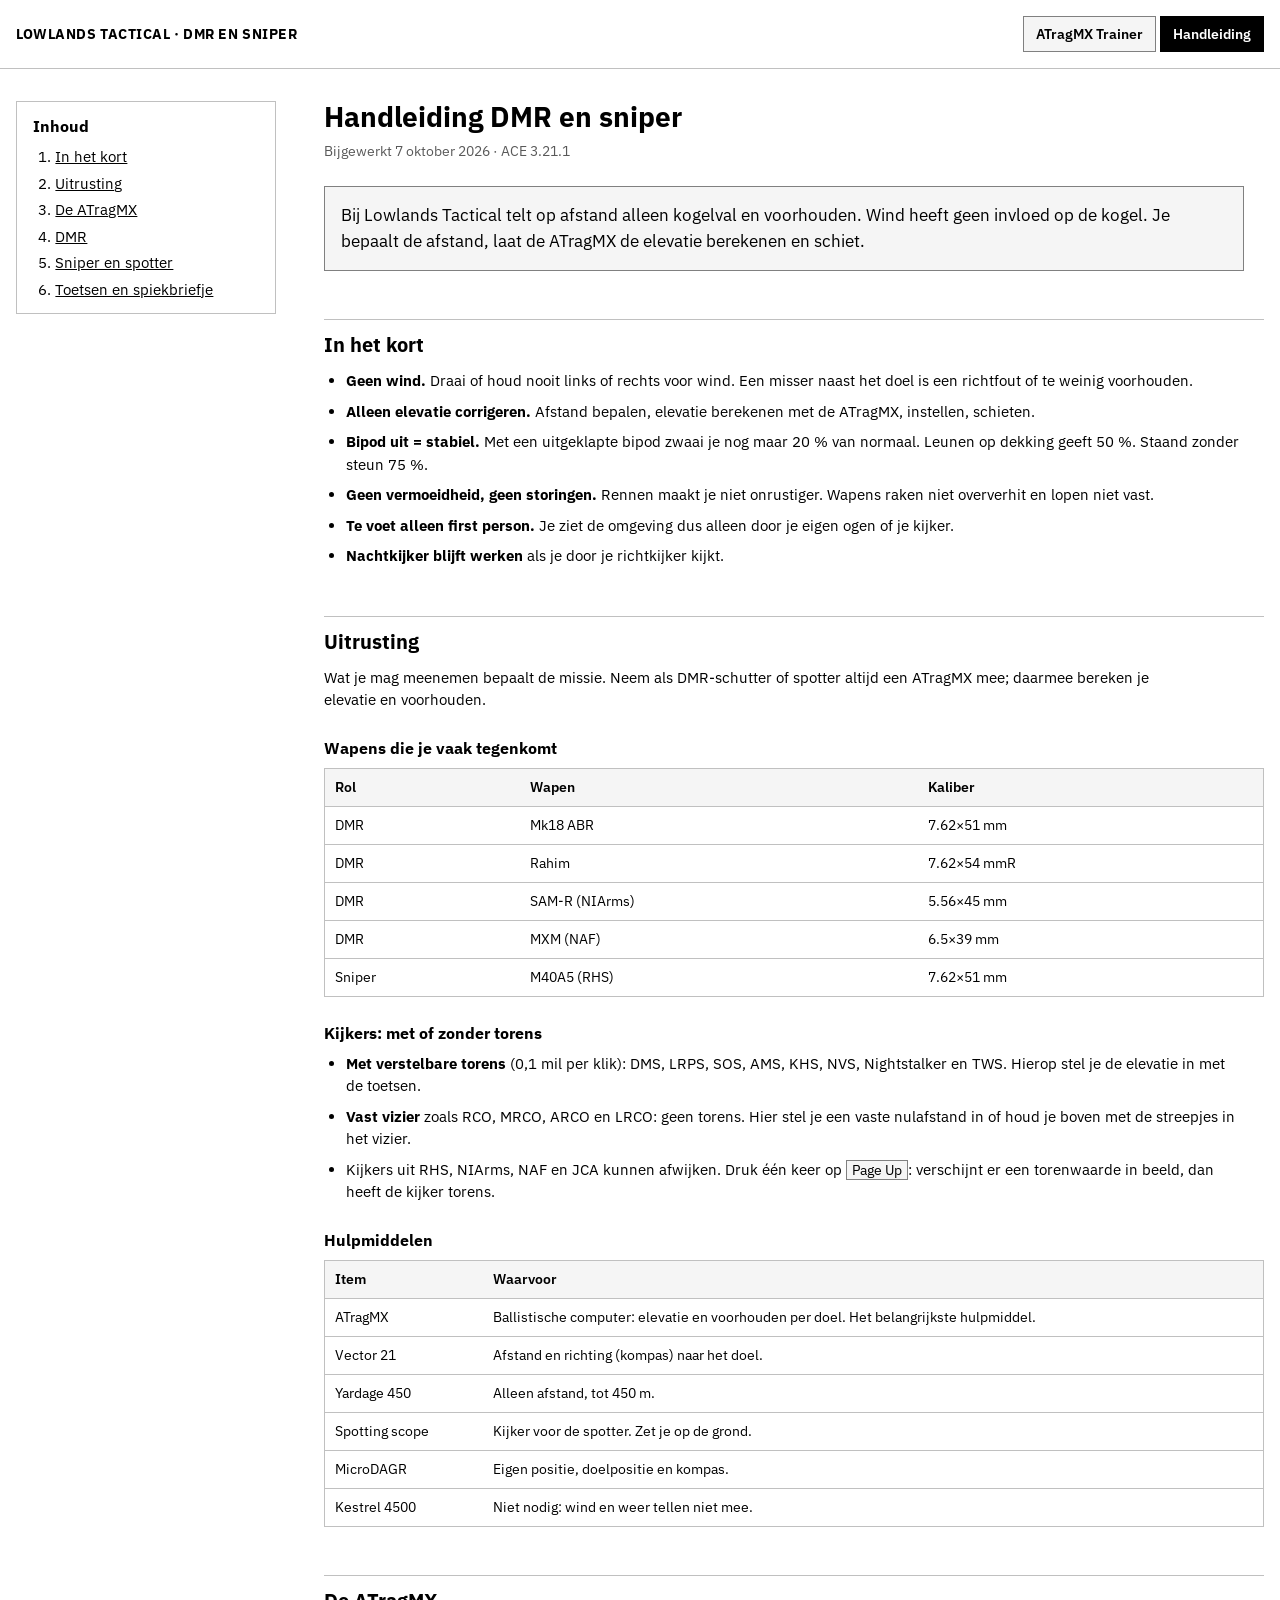
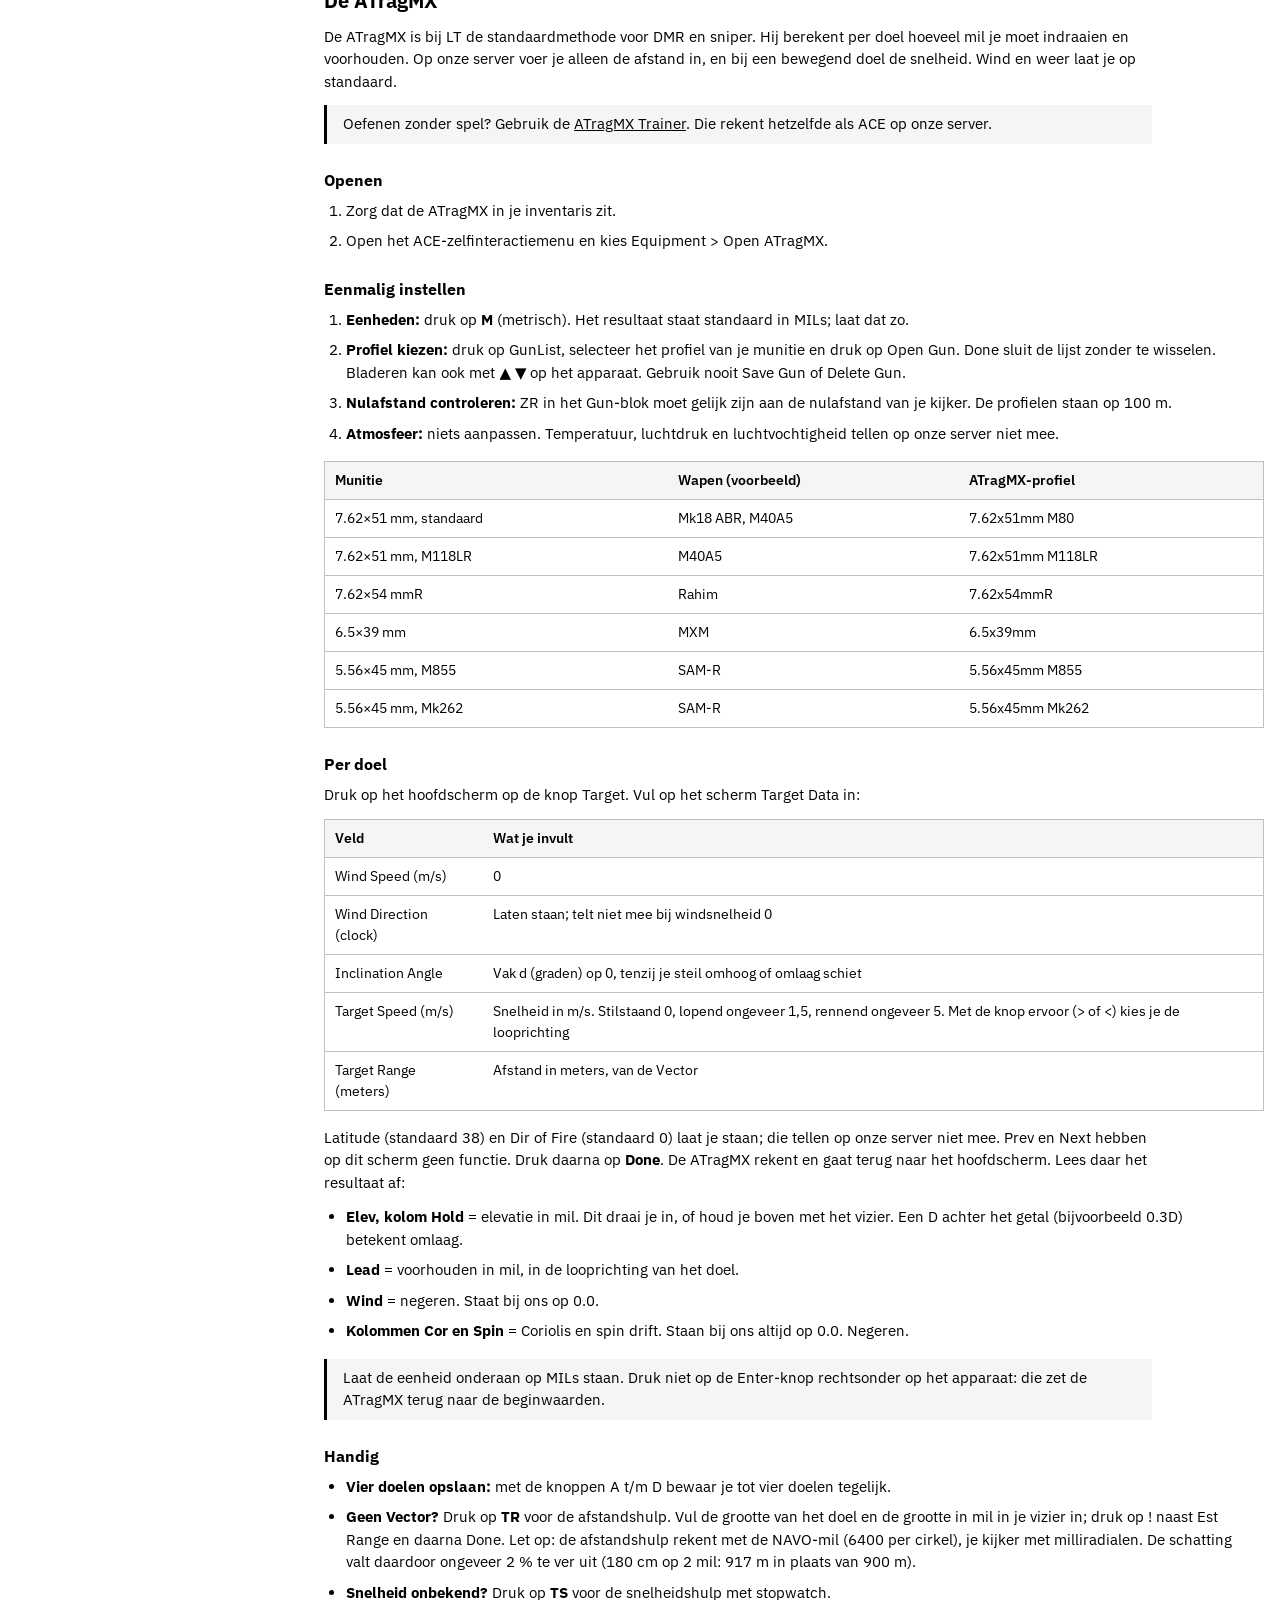
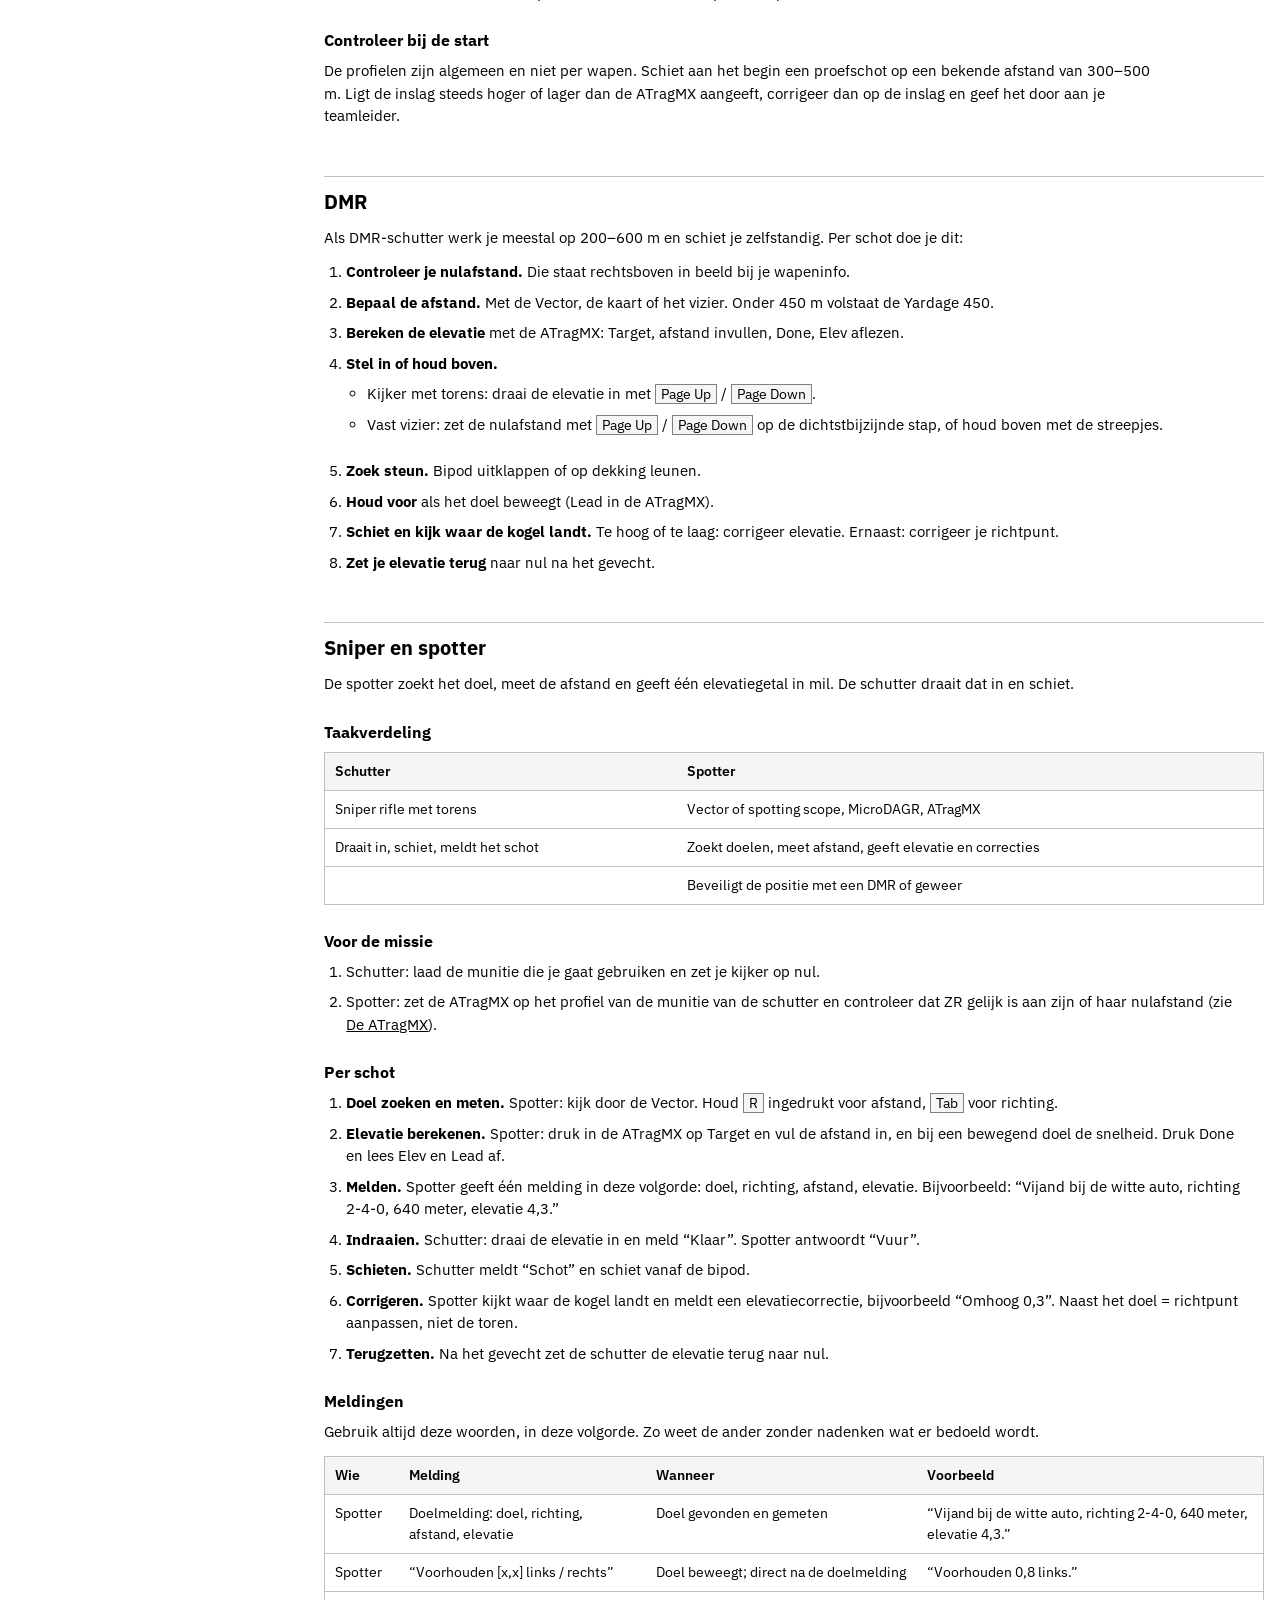
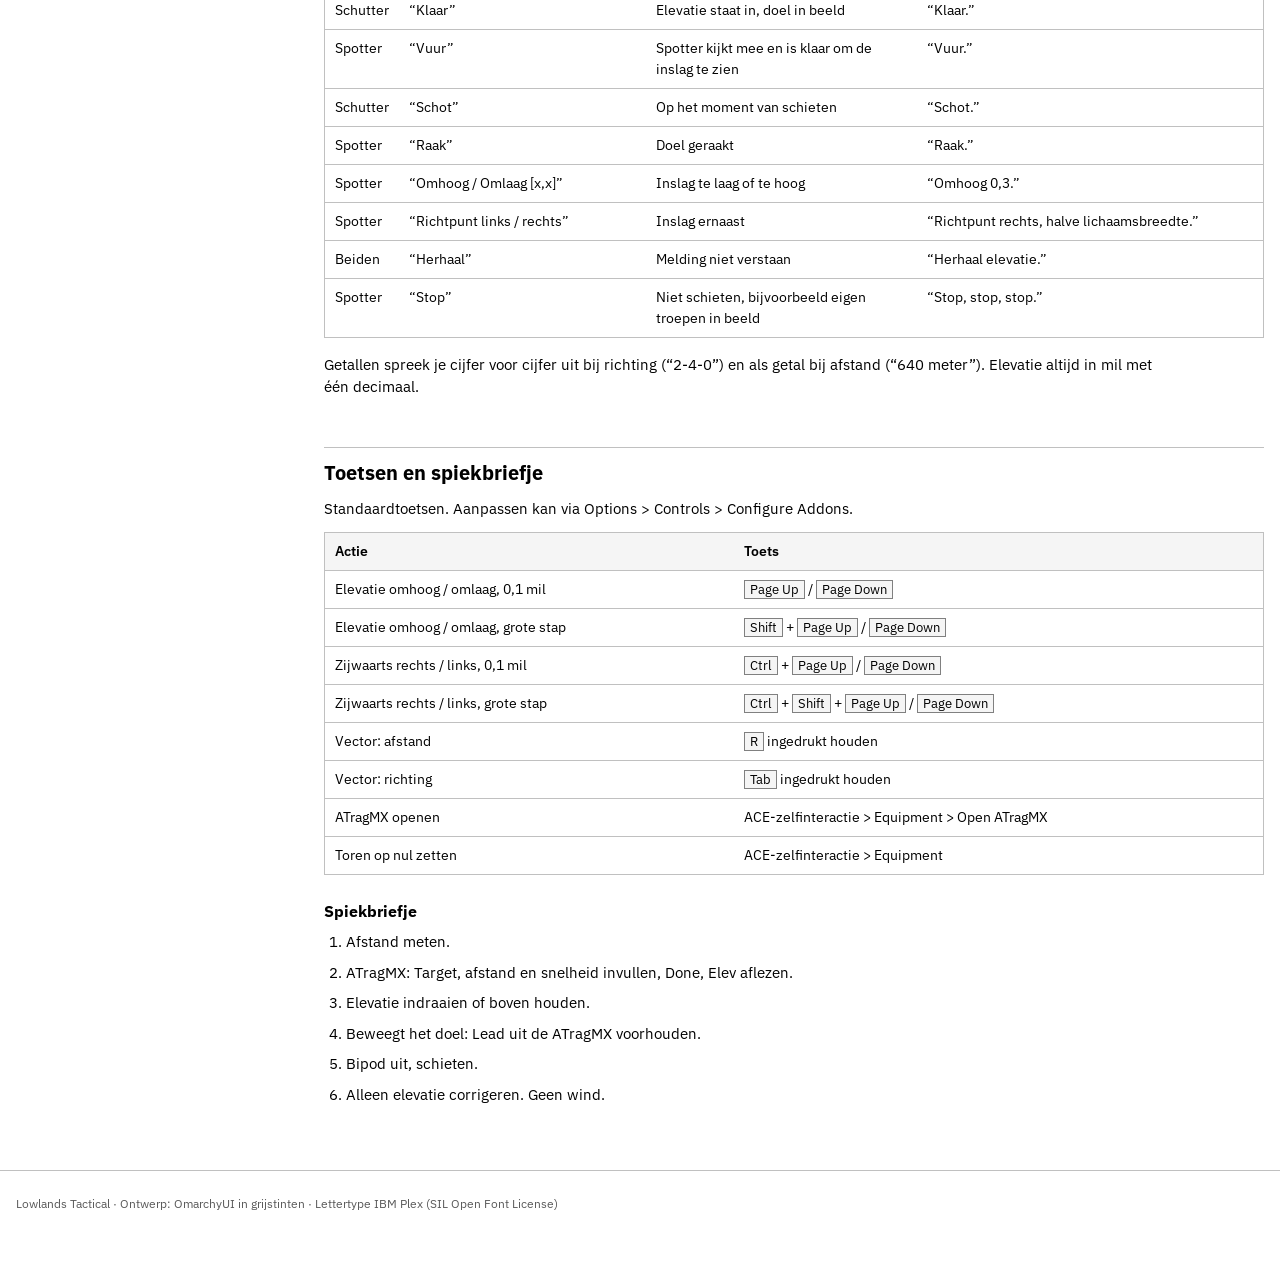
==== commit e189eb00: "Switch typography to IBM Plex Use IBM Plex Sans for text, Plex Mono for numbers and calls, and Plex " ====
--- a/handleiding.html
+++ b/handleiding.html
@@ -9,7 +9,7 @@
 <link rel="stylesheet" href="assets/lt.css">
 <link rel="preconnect" href="https://fonts.googleapis.com">
 <link rel="preconnect" href="https://fonts.gstatic.com" crossorigin>
-<link rel="stylesheet" href="https://fonts.googleapis.com/css2?family=Inter:wght@400;500;600;700&display=swap">
+<link rel="stylesheet" href="https://fonts.googleapis.com/css2?family=IBM+Plex+Mono:wght@400;600&family=IBM+Plex+Sans+Condensed:wght@500;600;700&family=IBM+Plex+Sans:wght@400;500;600;700&display=swap">
 </head>
 <body class="o-root">
 <header class="site">
@@ -236,6 +236,6 @@
   </article>
 </main>
 
-<footer class="site-foot">Lowlands Tactical · Ontwerp: OmarchyUI in grijstinten · Lettertype JetBrains Mono (SIL Open Font License)</footer>
+<footer class="site-foot">Lowlands Tactical · Ontwerp: OmarchyUI in grijstinten · Lettertype IBM Plex (SIL Open Font License)</footer>
 </body>
 </html>
--- a/assets/omarchyui.css
+++ b/assets/omarchyui.css
@@ -1,6 +1,6 @@
 /* OmarchyUI Â· built by build.py from tokens.json and src/ Â· do not edit, edit the source */
-@font-face { font-family: "JetBrains Mono"; font-style: normal; font-weight: 100 900; font-display: swap; src: url("../fonts/JetBrainsMono.ttf") format("truetype"); }
-@font-face { font-family: "JetBrains Mono"; font-style: italic; font-weight: 100 900; font-display: swap; src: url("../fonts/JetBrainsMono-Italic.ttf") format("truetype"); }
+
+
 /* Tokens. Dark first; light with data-theme="light" on <html>, or the device setting when no theme is set. */
 :root, [data-theme="dark"] {
   color-scheme: dark;
--- a/assets/lt.css
+++ b/assets/lt.css
@@ -28,11 +28,10 @@
 
 html, body { background: var(--bg); }
 
-/* Lettertypes: Inter voor lopende tekst, JetBrains Mono (OmarchyUI) voor koppen, knoppen en labels */
-:root { --font-text: "Inter", system-ui, -apple-system, "Segoe UI", Roboto, Arial, sans-serif; }
-.o-root { font-family: var(--font-text); font-feature-settings: "cv11", "ss01"; font-variant-ligatures: normal; }
-.o-root h1, .o-root h2, .o-root h3, .site-name, .site-nav a, nav.tabs button, .btn, .o-btn, .chip, .legend button,
-.o-root kbd, .explain .name, .turret .read, .fact .val, .call, .doc th, .doc .toc strong { font-family: var(--font-sans); }
+/* Lettertypes: IBM Plex Sans voor tekst en koppen, IBM Plex Mono voor toetsen en getallen */
+:root { --font-text: "IBM Plex Sans", system-ui, -apple-system, "Segoe UI", Roboto, Arial, sans-serif; --font-num: "IBM Plex Mono", ui-monospace, Consolas, monospace; --font-sans: var(--font-text); }
+.o-root { font-family: var(--font-text); font-variant-ligatures: normal; }
+.o-root kbd { font-family: var(--font-num); }
 
 /* Sitekop, gedeeld door beide pagina's */
 .site {
